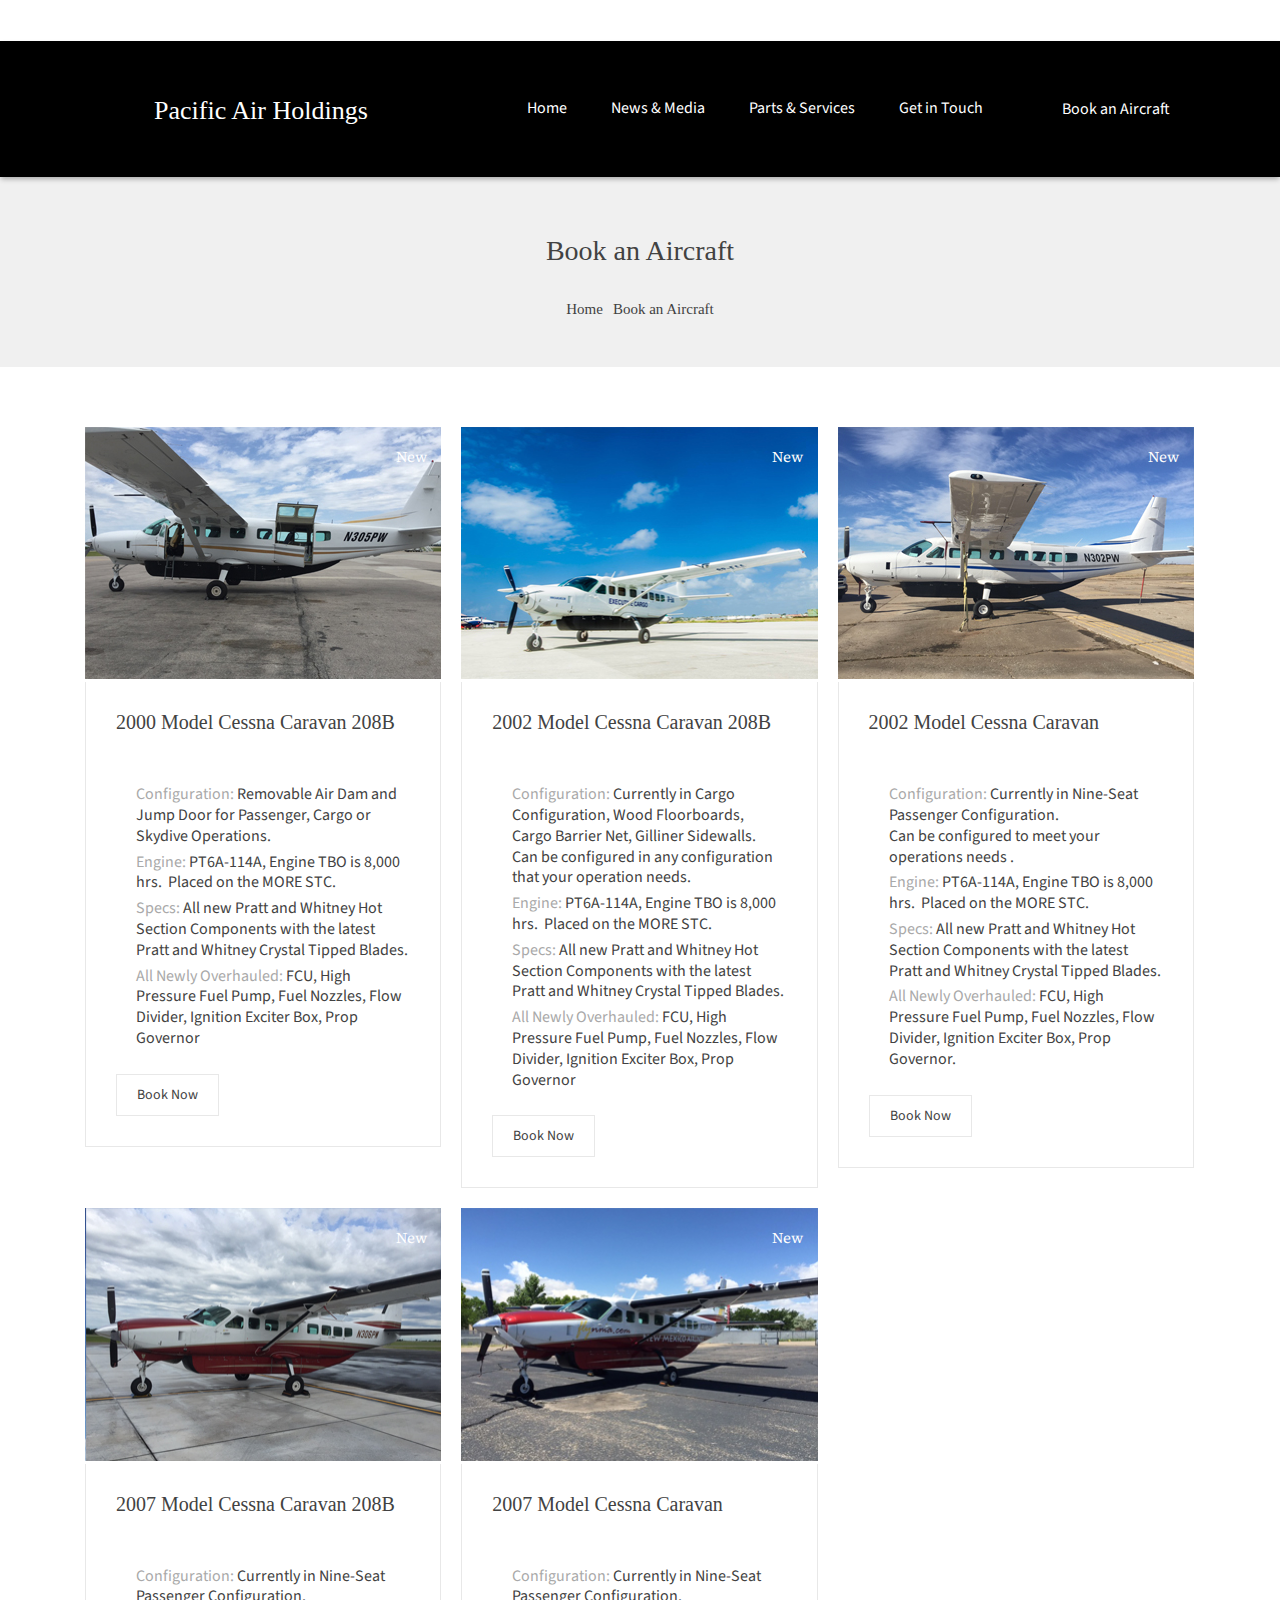
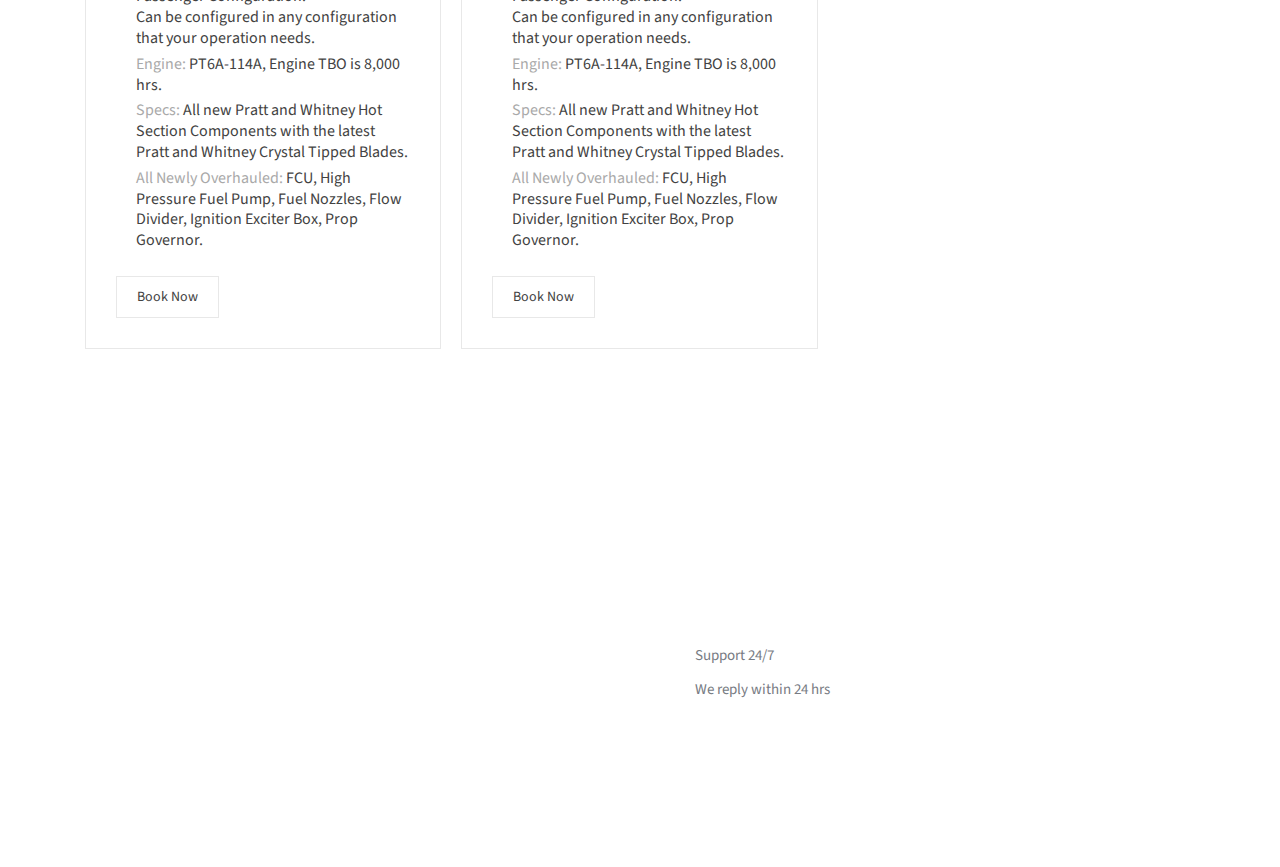
==== forLease.html @ 7a5fd98a "Add files via upload" ====
<!DOCTYPE html>
<!--[if lt IE 7]> <html dir="ltr" lang="en-US" class="ie6"> <![endif]-->
<!--[if IE 7]>    <html dir="ltr" lang="en-US" class="ie7"> <![endif]-->
<!--[if IE 8]>    <html dir="ltr" lang="en-US" class="ie8"> <![endif]-->
<!--[if gt IE 8]><!--> <html dir="ltr" lang="en-US"> <!--<![endif]-->

<!-- BEGIN head -->
<head>

	<!--Meta Tags-->
	<meta name="viewport" content="width=device-width, initial-scale=1.0, maximum-scale=1.0, user-scalable=no">
	<meta http-equiv="Content-Type" content="text/html; charset=UTF-8" />

	<!-- Title -->
	<title>Pacific Air Holdings</title>

	<!-- JavaScript (must go in header) -->
	<script type="text/javascript" src="http://maps.google.com/maps/api/js?sensor=false"></script>
	<script type="text/javascript" src="js/fontawesome-markers.min.js"></script>

	<!-- Stylesheets -->
	<link rel="stylesheet" href="css/style.css" type="text/css"  media="all" />
	<link rel="stylesheet" href="css/color-blue.css" type="text/css"  media="all" />
	<link rel="stylesheet" href="css/responsive.css" type="text/css"  media="all" />
	<link href="css/font-awesome.css" rel="stylesheet">
	<link rel="stylesheet" type="text/css" href="rs-plugin/css/settings.css">
	<link rel="stylesheet" type="text/css" href="rs-plugin/css/layers.css">
	<link rel="stylesheet" type="text/css" href="rs-plugin/css/navigation.css">
	<link rel="stylesheet" type="text/css" href="css/owl.carousel.css">
	<link rel="stylesheet" type="text/css" href="css/prettyPhoto.css">
	<link href='//fonts.googleapis.com/css?family=Source+Sans+Pro:400,200,200italic,300,300italic,400italic,600,600italic,700,700italic,900,900italic|Source+Serif+Pro:400,600,700' rel='stylesheet' type='text/css'>

	<!-- Favicon -->
	<link rel="shortcut icon" href="favicon.ico" type="image/x-icon" />

<!-- END head -->
</head>

<!-- BEGIN body -->
<body>

	<!-- BEGIN .outer-wrapper -->
	<div class="outer-wrapper">

		<!-- BEGIN .top-bar-wrapper -->
		<div class="top-bar-wrapper">

			<!-- BEGIN .top-bar -->
			<div class="top-bar clearfix">

				<div class="top-bar-left clearfix">
					<ul>
						<li class="top-list-address">2202 Airport Drive, Shawnee, OK 74804</li>
						<li class="top-list-phone">808-227-2633</li>
						<li class="top-list-business-hours">Support 24/7</li>
					</ul>
				</div>

				<div class="top-bar-right clearfix">
					<ul>
						<li class="top-list-facebook"><a href="#">Facebook</a></li>
						<li class="top-list-twitter"><a href="#">Twitter</a></li>
					</ul>
				</div>

			<!-- END .top-bar -->
			</div>

		<!-- END .top-bar-wrapper -->
		</div>

		<!-- BEGIN .header-wrapper -->
		<header class="header-wrapper clearfix" style="background-color:black;">

			<!-- BEGIN .header-inner -->
			<div class="header-inner">

				<div class="logo">
					<h2><a href="index.html" style="color:white; font-family: customFont2; font-size:26px;" >Pacific Air Holdings</a></h2>
				</div>

				<a href="forLease.html" class="top-right-button"><i class="fa fa-arrow-circle-right"  style="color:white;"></i>Book an Aircraft</a>

				<!-- BEGIN #primary-navigation -->
				<nav id="primary-navigation" class="navigation-wrapper fixed-navigation clearfix">

					<!-- BEGIN .navigation-inner -->
					<div class="navigation-inner">

						<!-- BEGIN .navigation -->
						<div class="navigation">
							<ul>
								<li class="current-menu-item current_page_item menu-item-has-children"><a href="index.html" style="color:white;">Home</a>
								</li>
								<li class="megamenu-4-col menu-item-has-children">
									<a href="news&Media.html" style="color:white;">News &amp; Media</a>
								</li>

								<li class="menu-item-has-children"><a href="requestServices.html" style="color:white;">Parts &amp; Services</a>

								<li class="menu-item-has-children"><a href="getInTouch.html" style="color:white;">Get in Touch</a>
								</li>
							</ul>
						<!-- END .navigation -->
						</div>

						<a href="forLease.html" class="top-right-button"><i class="fa fa-arrow-circle-right" style="background-color:"></i style="background-color:black;">Book an Aircraft</a>

					<!-- END .navigation-inner -->
					</div>

				<!-- END #primary-navigation -->
				</nav>

				<div id="mobile-navigation">
					<a href="#" id="mobile-navigation-btn"><i class="fa fa-bars"></i></a>
				</div>

				<div class="clearboth"></div>

				<!-- BEGIN .mobile-navigation-wrapper -->
				<div class="mobile-navigation-wrapper">
					<ul>
						<li class="current-menu-item current_page_item menu-item-has-children"><a href="index.html">Home</a>
						</li>
						<li class="megamenu-4-col menu-item-has-children">
							<a href="news&Media.html">News &amp; Media</a>

						<li class="menu-item-has-children"><a href="getInTouch.html">Get in Touch</a>

						</li>
					</ul>

				<!-- END .mobile-navigation-wrapper -->
				</div>

			<!-- END .header-inner -->
			</div>

		<!-- END .header-wrapper -->
		</header>

		<div id="page-header">
			<h1>Book an Aircraft</h1>
			<div class="title-block3"></div>
			<p><a href="#">Home</a><i class="fa fa-angle-right"></i>Book an Aircraft</p>
		</div>

		<!-- BEGIN .content-wrapper -->
		<div class="content-wrapper clearfix ">

			<!-- BEGIN .main-content -->
			<section class="main-content main-content-full text-center">

				<!-- BEGIN .yacht-listing-wrapper-3 -->
				<div class="yacht-listing-wrapper-3 clearfix">

					<!-- BEGIN .yacht-block -->
					<div class="yacht-block">
						<div class="yacht-block-image">
							<div class="new-icon">New</div>
							<a href="getInTouch.html"><img src="images/2000_Model_Cessna Caravan_208B.jpg" alt="" /></a>
						</div>
						<div class="yacht-block-content">
							<h3><a href="getInTouch.html">2000 Model Cessna Caravan 208B</a></h3>
							<div class="title-block5"></div>
							<ul>
								<li><span>Configuration:</span> Removable Air Dam and Jump Door for Passenger, Cargo or Skydive Operations. </li>
								<li><span>Engine:</span> PT6A-114A, Engine TBO is 8,000 hrs.  Placed on the MORE STC.  </li>
								<li><span>Specs:</span> All new Pratt and Whitney Hot Section Components with the latest Pratt and Whitney Crystal Tipped Blades. <br />
								<li><span>All Newly Overhauled: </span> FCU, High Pressure Fuel Pump, Fuel Nozzles, Flow Divider, Ignition Exciter Box, Prop Governor
</li>
							</ul>
							<a href="getInTouch.html" class="yacht-charter-book-button">Book Now</a>
						</div>
					<!-- END .yacht-block -->
					</div>

					<!-- BEGIN .yacht-block -->
					<div class="yacht-block">
						<div class="yacht-block-image">
							<div class="new-icon">New</div>
							<a href=""><img src="images/2002 _Model_Cessna Caravan_208B.jpg" alt="" /></a>
						</div>
						<div class="yacht-block-content">
							<h3><a href="getInTouch.html">2002 Model Cessna Caravan 208B</a></h3>
							<div class="title-block5"></div>



							<ul>
								<li><span>Configuration:</span> Currently in Cargo Configuration, Wood Floorboards, Cargo Barrier Net, Gilliner Sidewalls.
<br />Can be configured in any configuration that your operation needs.  </li>
								<li><span>Engine:</span> PT6A-114A, Engine TBO is 8,000 hrs.  Placed on the MORE STC.  </li>
								<li><span>Specs:</span> All new Pratt and Whitney Hot Section Components with the latest Pratt and Whitney Crystal Tipped Blades. <br />
								<li><span>All Newly Overhauled: </span> FCU, High Pressure Fuel Pump, Fuel Nozzles, Flow Divider, Ignition Exciter Box, Prop Governor
		</li>
							</ul>




							<a href="getInTouch.html" class="yacht-charter-book-button">Book Now</a>
						</div>
					<!-- END .yacht-block -->
					</div>

					<!-- BEGIN .yacht-block -->
					<div class="yacht-block">
						<div class="yacht-block-image">
							<div class="new-icon">New</div>
							<a href="getInTouch.html"><img src="images/2002_model_caravan.jpg" alt="" /></a>
						</div>
						<div class="yacht-block-content">
							<h3><a href="getInTouch.html">2002 Model Cessna Caravan</a></h3>
							<div class="title-block5"></div>



							<ul>
								<li><span>Configuration:</span> Currently in Nine-Seat Passenger Configuration.
									<br /> Can be configured to meet your operations needs .  </li>
								<li><span>Engine:</span> PT6A-114A, Engine TBO is 8,000 hrs.  Placed on the MORE STC.  </li>
								<li><span>Specs:</span> All new Pratt and Whitney Hot Section Components with the latest Pratt and Whitney Crystal Tipped Blades. <br />
								<li><span>All Newly Overhauled: </span> FCU, High Pressure Fuel Pump, Fuel Nozzles, Flow Divider, Ignition Exciter Box, Prop Governor.
						</li>
							</ul>



							<a href="getInTouch.html" class="yacht-charter-book-button">Book Now</a>
						</div>
					<!-- END .yacht-block -->
					</div>

					<!-- BEGIN .yacht-block -->
					<div class="yacht-block">
						<div class="yacht-block-image">
							<div class="new-icon">New</div>
							<a href="getInTouch.html"><img src="images/2007_Model_Cessna Caravan_208B.jpg" alt="" /></a>
						</div>
						<div class="yacht-block-content">
							<h3><a href="getInTouch.html">2007 Model Cessna Caravan 208B</a></h3>
							<div class="title-block5"></div>


							<ul>
								<li><span>Configuration:</span> Currently in Nine-Seat Passenger Configuration.

						<br />Can be configured in any configuration that your operation needs.  </li>
								<li><span>Engine:</span> PT6A-114A, Engine TBO is 8,000 hrs. </li>
								<li><span>Specs:</span> All new Pratt and Whitney Hot Section Components with the latest Pratt and Whitney Crystal Tipped Blades. <br />
								<li><span>All Newly Overhauled: </span> FCU, High Pressure Fuel Pump, Fuel Nozzles, Flow Divider, Ignition Exciter Box, Prop Governor.
						</li>
							</ul>




							<a href="getInTouch.html" class="yacht-charter-book-button">Book Now</a>
						</div>
					<!-- END .yacht-block -->
					</div>

					<!-- BEGIN .yacht-block -->
					<div class="yacht-block">
						<div class="yacht-block-image">
							<div class="new-icon">New</div>
							<a href="getInTouch.html"><img src="images/2007_Model_Cessna Caravan_2.jpg" alt="" /></a>
						</div>
						<div class="yacht-block-content">
							<h3><a href="getInTouch.html">2007 Model Cessna Caravan</a></h3>
							<div class="title-block5"></div>


							<ul>
								<li><span>Configuration:</span> Currently in Nine-Seat Passenger Configuration.
						<br />Can be configured in any configuration that your operation needs.  </li>
								<li><span>Engine:</span> PT6A-114A, Engine TBO is 8,000 hrs. </li>
								<li><span>Specs:</span> All new Pratt and Whitney Hot Section Components with the latest Pratt and Whitney Crystal Tipped Blades. <br />
								<li><span>All Newly Overhauled: </span> FCU, High Pressure Fuel Pump, Fuel Nozzles, Flow Divider, Ignition Exciter Box, Prop Governor.
						</li>
							</ul>



							<a href="getInTouch.html" class="yacht-charter-book-button">Book Now</a>
						</div>
					<!-- END .yacht-block -->
					</div>
<!--

					<div class="yacht-block">
						<div class="yacht-block-image">
							<div class="new-icon">New</div>
							<a href="getInTouch.html"><img src="images/image8.jpg" alt="" /></a>
						</div>
						<div class="yacht-block-content">
							<h3><a href="getInTouch.html">Cruising Yacht</a></h3>
							<div class="title-block5"></div>
							<ul>
								<li><span>Base:</span> Cape Town</li>
								<li><span>Berths:</span> 15</li>
								<li><span>Price:</span> $3500 / Week</li>
							</ul>
							<a href="getInTouch.html" class="yacht-charter-book-button">Book Now</a>
						</div>

					</div>
-->


				<!-- END .yacht-listing-wrapper-3 -->
				</div>


			<!-- END .main-content -->
			</section>

		<!-- END .content-wrapper -->
		</div>

		<!-- BEGIN .footer -->
		<footer class="footer">

			<!-- BEGIN .footer-inner -->
			<div class="footer-inner clearfix">

				<!-- BEGIN .one-fourth -->
				<div class="one-fourth">

					<h5>Connect With Us</h5>
					<div class="title-block6"></div>
					<p>To request more information on parts &amp; services, or to Book an Aircraft, visit our <a href="getInTouch.html">Contact page.</a></p>
				<!--	<p>Maecenas at luctus arcu sed rhoncus nibh curabitur cursus vel quam sed pellentesque vestibulum eu eros et urna.</p> -->

				<!-- END .one-fourth -->
				</div>

				<!-- BEGIN .one-fourth -->
				<!--
				<div class="one-fourth">

					<h5>Newsletter</h5>
					<div class="title-block6"></div>
					<p>Subscribe to our newsletter for news, updates, exclusive discounts and offers.</p>


					<form action="#" class="newsletter-form" method="post">

						<input type="text" name="your-name" value="" />
						<button type="submit">
			 				<i class="fa fa-envelope"></i> Subscribe
						</button>


					</form>
				-->


				<!-- BEGIN .one-fourth -->
				<div class="one-fourth">

					<h5>Our Company</h5>
					<div class="title-block6"></div>
					<ul>

						<li><a href="#">Back To Top</a></li>
						<li><a href="#">News/Media</a></li>
						<li><a href="#">Parts &amp; Services</a></li>
<!--						<li><a href="#">British Virgin Islands Trips</a></li>
=======
						<li><a href="#">About Cessna</a></li>
						<li><a href="#">Customer Testimonials</a></li>
						<li><a href="#">British Virgin Islands Trips</a></li>
>>>>>>> origin/master
						<li><a href="#">Latest Weather Reports</a></li>
						<li><a href="#">All Inclusive Day Trips</a></li>
						<li><a href="#">Book Online Now</a></li> -->
						<li><a href="#">Get In Touch</a></li>
					</ul>

				<!-- END .one-fourth -->
				</div>

				<!-- BEGIN .one-fourth -->
				<div class="one-fourth">

					<h5>Contact Details</h5>
					<div class="title-block6"></div>
					<ul class="contact-widget">
						<li class="cw-address" style="font-size: 14px;">2202 Airport Drive, Shawnee, OK 74804</li>
						<li class="cw-phone" style="font-size: 14px;">808-227-2633<span>Support 24/7</span></li>
						<li class="cw-cell" style="font-size: 14px;">booking@example.com<span>We reply within 24 hrs</span></li>
						&nbsp;
					</ul>

				<!-- END .one-fourth -->
				</div>

			<!-- END .footer-inner -->
			</div>


			<div class="footer-bottom">

				<div class="footer-bottom-inner clearfix">

					<p class="footer-message">&copy; 2016 Pacific Air Holdings.
						All Rights Reserved</p>

					<div class="footer-social-icons-wrapper">


						<a href="#"><i class="fa fa-twitter"></i></a>

					</div>

				</div>

			<!-- END .footer-bottom -->
			</div>

		<!-- END .footer -->
		</footer>

	<!-- END .outer-wrapper -->
	</div>

	<!-- JavaScript -->
	<script src="js/jquery.min.js"></script>
	<script src="js/jquery-ui.min.js"></script>
	<script type="text/javascript" src="rs-plugin/js/jquery.themepunch.tools.min.js?rev=5.0"></script>
	<script type="text/javascript" src="rs-plugin/js/jquery.themepunch.revolution.min.js?rev=5.0"></script>
	<script type="text/javascript" src="js/owl.carousel.min.js"></script>
	<script type="text/javascript" src="js/jquery.prettyPhoto.js"></script>

	<!-- Only required for local server -->
	<script type="text/javascript" src="rs-plugin/js/extensions/revolution.extension.video.min.js"></script>
	<script type="text/javascript" src="rs-plugin/js/extensions/revolution.extension.slideanims.min.js"></script>
	<script type="text/javascript" src="rs-plugin/js/extensions/revolution.extension.layeranimation.min.js"></script>
	<script type="text/javascript" src="rs-plugin/js/extensions/revolution.extension.navigation.min.js"></script>
	<!-- Only required for local server -->

	<script type="text/javascript" src="js/scripts.js"></script>

<!-- END body -->
</body>
</html>
---- css/style.css ----
/*

Theme Name: Retirement Home
Theme URI: http://themes.quitenicestuff.com/retirementhome
Description: A Premium HTML Template for Retirement Homes
Version: 1.0
Author: quitenicestuff
Author URI: http://themeforest.net/user/quitenicestuff
License: GNU General Public License v2.0
License URI: http://www.gnu.org/licenses/gpl-2.0.html

Tags: light, one-column, two-columns, left-sidebar, right-sidebar, custom-colors

*/





/* Style Index * /

1.0 - Global
2.0 - Header
	2.1 - Top Bar
	2.2 - Logo
	2.3 - Top Right Button
3.0 - Navigation
	3.1 - Mobile Navigation
4.0 - Slideshow
5.0 - Typography
	5.1 - Titles
	5.2 - Pagination
	5.3 - Dropcap
	5.4 - Buttons
	5.5 - Alerts & Messages
	5.6 - Lists
		5.6.1 - List 1
		5.6.2 - List 2
		5.6.3 - List 3
		5.6.4 - List 4
		5.6.5 - Ordered List
	5.7 - Other
	5.8 - Tables
	5.9 - Forms
		5.9.1 - Datepicker Calendar
		5.10 - Font Awesome
6.0 - JS Elements
	6.1 - Accordion
	6.2 - Toggle
	6.3 - Tabs
7.0 - Content
	7.1 - Homepage
		7.1.1 - Icons
		7.1.2 - About Us / Video
		7.1.3 - Our Yachts
		7.1.4 - Full Width Message
		7.1.5 - Latest News
		7.1.6 - Photos
		7.1.7 - Testimonials
		7.1.8 - Booking Form
	7.2 - Testimonials
	7.3 - Page Header
	7.4 - Page Not Found
	7.5 - Yachts
		7.5.1 - Yachts 2 Columns
		7.5.2 - Yachts 3 Columns Sidebar
		7.5.3 - Yachts 3 Columns Full
		7.5.4 - Yachts 4 Columns Sidebar
		7.5.5 - Yachts 4 Columns Full
		7.5.6 - Yachts 5 Columns Sidebar
		7.5.7 Yachts 5 Columns Full
		7.5.8 - Yachts Sale
		7.5.9 - Yacht Forms
	7.6 - Locations
	7.7 - Photo Gallery
		7.7.1 - Photo Gallery 2 Columns
		7.7.2 - Photo Gallery 3 Columns
		7.7.3 - Photo Gallery 4 Columns
		7.7.4 - Photo Gallery 5 Columns
	7.8 - Latest News
		7.8.1 - Latest News Main
		7.8.2 - News 2 Columns
		7.8.2 - News 3 Columns
		7.8.3 - News 4 Columns
		7.8.4 - News 5 Columns
		7.8.5 - News Single
		7.8.6 - Comments
	7.9 - Search Results
	7.10 - Social Links
	7.11 - Owl Carousel
	7.12 - PrettyPhoto Lightbox
8.0 - Columns
9.0 - Widgets
	9.1 - Advanced Search Widget
	9.2 - Contact Details Widget
10.0 - Footer
	10.1 - Footer List
	10.2 - Contact Widget
	10.3 - Tags
	10.4 - Newsletter
	10.5 - Latest News Widget
*/
	/* custom font-face rules */
	@font-face {
	    font-family: customFont;
	    src: url(../fonts/Raleway-Thin.ttf);
	}

	@font-face {
			font-family: customFont2;
			src: url(../fonts/Raleway-Light.ttf);
	}

	@font-face {
			font-family: customFont3;
			src: url(../fonts/Raleway-Medium.ttf);
	}




/* 0.0 - Reset by Eric Meyer: http://meyerweb.com/eric/tools/css/reset/ */
html, body, div, span, applet, object, iframe,
h1, h2, h3, h4, h5, h6, p, blockquote, pre,
a, abbr, acronym, address, big, cite, code,
del, dfn, em, img, ins, kbd, q, s, samp,
small, strike, sub, sup, tt, var,
b, u, i, center,
dl, dt, dd, ol, ul, li,
fieldset, form, label, legend,
table, caption, tbody, tfoot, thead, tr, th, td,
article, aside, canvas, details, embed,
figure, figcaption, footer, header, hgroup,
menu, nav, output, ruby, section, summary,
time, mark, audio, video {
	margin: 0;
	padding: 0;
	border: 0;
	font-size: 100%;
	font: inherit;
	vertical-align: baseline;


}
h1, h2, h3, h4, h5, h6, p {
	font-family: customFont2 !important
}


/* HTML5 display-role reset for older browsers */
article, aside, details, figcaption, figure,
footer, header, hgroup, menu, nav, section {
	display: block;
}

body {
	line-height: 1;
}

ol, ul {
	list-style: none;
}

blockquote, q {
	quotes: none;
}

blockquote:before, blockquote:after,
q:before, q:after {
	content: '';
	content: none;
}

table {
	border-spacing: 0;
}

.fl {
	float: left;
}

.fr {
	float: right;
}

.clearfix,
.tagcloud {
	zoom: 1;
}

.clearfix:before, .clearfix:after,
.tagcloud:before, .tagcloud:after {
	content: "";
	display: table;
}

.clearfix:after,
.tagcloud:after {
	clear: both;
}

.clearboth {
	clear: both;
}

/* 1.0 - Global */
body, select, input, button {
	color: #424242;
	background: #fff;
	font-family: 'Source Sans Pro', sans-serif;
}

body a {
	text-decoration: none;
	color: #424242;
}

h1, h2, h3, h4, h5, h6 {
	font-family: 'Source Serif Pro', serif;
}

/* 2.0 - Header */
.header-inner {
	width: 1110px;
	margin: 0 auto;
}

.header-wrapper {
	background: #fff;
	-webkit-box-shadow: 0px 3px 5px -1px rgba(0,0,0,0.3);
	-moz-box-shadow: 0px 3px 5px -1px rgba(0,0,0,0.3);
	box-shadow: 0px 3px 5px -1px rgba(0,0,0,0.3);
	padding: 40px 0;
	position: relative;
}

/* 2.1 - Top Bar */
.top-bar-wrapper {
	color: #fff;
	padding: 13px 0;

}

.top-bar {
	width: 1110px;
	margin: 0 auto;
}

.top-bar a {
	color: #fff;
}

.top-bar-left {
	float: left;
}

.top-bar-right {
	float: right;
}

.top-bar-left ul li {
	float: left;
	margin: 0 25px 0 0;
	font-size: 15px;
	position: relative;
}

.top-bar-left ul li.top-list-address {
	margin: 0 20px 0 20px;
}

.top-bar-left ul li.top-list-phone {
	margin: 0 20px 0 22px;
}

.top-bar-left ul li.top-list-business-hours {
	margin: 0 20px 0 23px;
}

.top-bar-left ul li.top-list-address:before {
	position: absolute;
	top: 8px;
	left: -20px;
}

.top-bar-left ul li.top-list-phone:before {
	position: absolute;
	top: 8px;
	left: -22px;
}

.top-bar-left ul li.top-list-business-hours:before {
	position: absolute;
	top: 8px;
	left: -23px;
}

.top-bar-left ul li.top-list-address:before,
.top-bar-left ul li.top-list-phone:before,
.top-bar-left ul li.top-list-business-hours:before,
.top-bar-right ul li.top-list-facebook:before,
.top-bar-right ul li.top-list-twitter:before {
	font-size: 18px;
	line-height: 0px;
	margin: 0 7px 0 0;
}

.top-bar-left ul li.top-list-address:before {
	content: "\f041";
}

.top-bar-left ul li.top-list-phone:before {
	content: "\f095";
}

.top-bar-left ul li.top-list-business-hours:before {
	content: "\f017";
}

.top-bar-right ul li {
	float: left;
	margin: 0 35px 0 0;
	font-size: 15px;
}

.top-bar-right ul li:last-child {
	margin: 0;
}

.top-bar-right ul li a {
	color: #fff;
}

.top-bar-right ul li.top-list-facebook:before {
	content: "\f09a";
}

.top-bar-right ul li.top-list-twitter:before {
	content: "\f099";
}

/* 2.2 - Logo */
.logo {
	float: left;
}

.logo h2 {
	font-size: 28px;
	font-family: 'Source Serif Pro', serif;
	margin: 15px 0 0 0;
}

.logo h2:before {
	font-size: 26px;
	width: 55px;
	height: 40px;
	padding: 15px 0 0 0;
	margin: -15px 14px 0 0;
	display: block;
/* LOGO! */
	content: "\f072";


	color: #fff;
	text-align: center;
	-webkit-border-radius: 99%;
	-moz-border-radius: 99%;
	-o-border-radius: 99%;
	border-radius: 99%;
	float: left;
}

/* 2.3 - Top Right Button */
.top-right-button {
	color: #fff;
	float: right;
	font-size: 16px;
	line-height: 1;
	padding: 20px 25px;
}

.top-right-button i {
	margin: 0 10px 0 0;
}

/* 3.0 - Navigation */
#primary-navigation {
	float: right;
}

.header-inner {
	position: relative;
}

.navigation-inner {
	/*position: relative;*/
}

.navigation li a {
	padding: 19px 44px 19px 0;
	font-size: 16px;
	display: block;
	color: #424242;
}

.navigation li li {
	margin: 0;
}

.navigation li li a {
	display: initial;
}

.navigation {
	float: left;
	max-height: 56px;
}

.navigation ul ul {
	display: none;
	width: 230px;
}

.navigation ul li:hover > ul {
	display: block;
}

.navigation .edge ul {
	right: 0;
}

.navigation ul {
	padding: 0;
	list-style: none;
	/*position: relative;*/
	display: inline-table;
}

.navigation ul:after {
	content: "";
	clear: both;
	display: block;
}

.navigation ul li {
	float: left;
	position: relative;
}

.navigation ul li a {
	text-decoration: none;
}

.navigation ul ul {
	background: #fff;
	position: absolute;
	top: 100%;
	z-index: 9999;
}

.navigation ul ul li {
	float: none;
	position: relative;
	padding: 0;

}

.navigation ul ul li a {
	padding: 10px 20px;
	border-left: none;
	display: block;
	color: #777;
	font-size: 15px;
}

.navigation .megamenu-1-col ul li a,
.navigation .megamenu-2-col ul li a,
.navigation .megamenu-3-col ul li a,
.navigation .megamenu-4-col ul li a,
.navigation .megamenu-5-col ul li a {
	color: #424242;
	font-size: 16px;
}

.navigation ul ul li li {
	padding: 0;
}

.navigation ul ul li,
.navigation ul ul li:hover {
	border-top: none;
}

.navigation ul ul ul {
	position: absolute;
	left: 100%;
	top: -21px;
}

/*.navigation ul li.menu-item-has-children > a:after {
	content: "\f107";
	font-family: FontAwesome;
	font-style: normal;
	font-weight: normal;
	text-decoration: inherit;
	font-size: 16px;
	color: #424242;
	margin: 0 0 0 6px;
	position: absolute;
}


.navigation ul li li.menu-item-has-children > a:after {
	content: "\f105";
	font-family: FontAwesome;
	font-style: normal;
	font-weight: normal;
	text-decoration: inherit;
	font-size: 16px;
	color: #424242;
	margin: 0 0 0 6px;
	float: right;
}

.navigation ul li li.menu-item-has-children > a:hover:after {
	color: #fff;
}

.navigation .megamenu-1-col li li a,
.navigation .megamenu-2-col li li a,
.navigation .megamenu-3-col li li a,
.navigation .megamenu-4-col li li a,
.navigation .megamenu-5-col li li a {
	font-size: 15px;
	color: #777;
}
*/
.navigation .megamenu-1-col ul li a,
.navigation .megamenu-2-col ul li a,
.navigation .megamenu-3-col ul li a,
.navigation .megamenu-4-col ul li a,
.navigation .megamenu-5-col ul li a {
	padding: 10px 20px;
}

.navigation li ul li a:hover {
	color: #fff;
}

.navigation .megamenu-1-col ul ul,
.navigation .megamenu-2-col ul ul,
.navigation .megamenu-3-col ul ul,
.navigation .megamenu-4-col ul ul,
.navigation .megamenu-5-col ul ul,
.navigation .megamenu-1-col ul li,
.navigation .megamenu-2-col ul li,
.navigation .megamenu-3-col ul li,
.navigation .megamenu-4-col ul li,
.navigation .megamenu-5-col ul li,
.navigation .megamenu-1-col ul li:hover,
.navigation .megamenu-2-col ul li:hover,
.navigation .megamenu-3-col ul li:hover,
.navigation .megamenu-4-col ul li:hover,
.navigation .megamenu-5-col ul li:hover,
.navigation .megamenu-1-col ul li li,
.navigation .megamenu-2-col ul li li,
.navigation .megamenu-3-col ul li li,
.navigation .megamenu-4-col ul li li,
.navigation .megamenu-5-col ul li li,
.navigation .megamenu-1-col ul li li:hover,
.navigation .megamenu-2-col ul li li:hover,
.navigation .megamenu-3-col ul li li:hover,
.navigation .megamenu-4-col ul li li:hover,
.navigation .megamenu-5-col ul li li:hover {
	border: none;
}

.navigation li ul {
	-moz-box-shadow: 0 0 6px 2px rgba(0, 0, 0, 0.2);
	-webkit-box-shadow: 0 0 6px 2px rgba(0, 0, 0, 0.2);
	box-shadow: 0 0 6px 2px rgba(0, 0, 0, 0.2);
}

.navigation li ul,
.navigation .megamenu-1-col ul li {
	padding: 20px 0;
}

.navigation .megamenu-1-col ul,
.navigation .megamenu-2-col ul,
.navigation .megamenu-3-col ul,
.navigation .megamenu-4-col ul,
.navigation .megamenu-5-col ul {
	padding: 0;
}

.navigation .megamenu-1-col ul li:first-child {
	padding: 20px 0 0 0;
}

.navigation .megamenu-1-col ul li:last-child {
	padding: 0 0 10px 0;
}

.navigation .megamenu-2-col ul li,
.navigation .megamenu-3-col ul li,
.navigation .megamenu-4-col ul li,
.navigation .megamenu-5-col ul li {
	border-right: #e8e8e8 1px solid;
	padding: 20px 0;
}

.navigation .megamenu-2-col ul li:hover,
.navigation .megamenu-3-col ul li:hover,
.navigation .megamenu-4-col ul li:hover,
.navigation .megamenu-5-col ul li:hover {
	border-right: #e8e8e8 1px solid;
}

.navigation .megamenu-2-col ul li:last-child,
.navigation .megamenu-3-col ul li:last-child,
.navigation .megamenu-4-col ul li:last-child,
.navigation .megamenu-5-col ul li:last-child {
	border-right: none;
}

.navigation .megamenu-2-col ul li:last-child:hover,
.navigation .megamenu-3-col ul li:last-child:hover,
.navigation .megamenu-4-col ul li:last-child:hover,
.navigation .megamenu-5-col ul li:last-child:hover {
	border-right: none;
}

.navigation .megamenu-1-col ul li {
	float: left;
	width: 240px;
}

.navigation .megamenu-2-col ul li {
	float: left;
	width: 240px;
}

.navigation .megamenu-3-col ul li {
	float: left;
	width: 240px;
}

.navigation .megamenu-4-col ul li {
	float: left;
	width: 275px;
}

.navigation .megamenu-5-col ul li {
	float: left;
	width: 199px;
}

.navigation .megamenu-1-col ul li li,
.navigation .megamenu-2-col ul li li,
.navigation .megamenu-3-col ul li li,
.navigation .megamenu-4-col ul li li,
.navigation .megamenu-5-col ul li li {
	padding: 0;
}

.navigation .megamenu-1-col ul li li,
.navigation .megamenu-2-col ul li li,
.navigation .megamenu-3-col ul li li,
.navigation .megamenu-4-col ul li li,
.navigation .megamenu-5-col ul li li {
	font-weight: normal;
	float: none;
}

.navigation .megamenu-1-col ul ul,
.navigation .megamenu-2-col ul ul,
.navigation .megamenu-3-col ul ul,
.navigation .megamenu-4-col ul ul,
.navigation .megamenu-5-col ul ul {
	display: block;
	width: 199px;
	padding: 0;
	position: static;
	left: 0;
	top: 0;
	-moz-box-shadow: 0;
	-webkit-box-shadow: 0;
	box-shadow: none;
}

.navigation .megamenu-4-col ul ul {
	width: 180px;
}

.navigation li:last-child li a {
	border-right: none;
}

.navigation .megamenu-1-col ul {
	width: 240px;
}

.navigation .megamenu-2-col ul {
	width: 481px;
}

.navigation .megamenu-3-col ul {
	width: 722px;
}

.navigation .megamenu-4-col {
	position: inherit;
}

.navigation .megamenu-4-col ul {
	width: 1110px;
	left: 0px;
	margin: -2px 0 0 0;
}

.navigation .megamenu-4-col ul ul {
	margin: 0;
}

.navigation .megamenu-5-col ul {
	width: 1110px;
	left: 0;
}

.fixed-navigation-show {
	z-index: 9999;
	position: fixed;
	left: 0;
	top: 0;
	width: 100%;
	visibility: hidden;
	opacity: 0;
	padding: 0 !important;
	-moz-box-shadow: 0 0 10px 2px rgba(0, 0, 0, 0.2);
	-webkit-box-shadow: 0 0 10px 2px rgba(0, 0, 0, 0.2);
	box-shadow: 0 0 10px 2px rgba(0, 0, 0, 0.2);
	visibility: visible;
	opacity: 1;
	background: #fff;
}

.fixed-navigation-show .navigation-inner {
	width: 1110px;
	margin: 0 auto;
}

.fixed-navigation-show .navigation {
	position: relative;
}

.navigation-wrapper .top-right-button {
	display: none;
}

.fixed-navigation-show .top-right-button {
	display: inherit;
}

/* 3.1 - Mobile Navigation */
#mobile-navigation {
	float: right;
	margin: 20px 20px 0 0;
	display: none;
}

#mobile-navigation a {
	padding: 15px 0 15px 20px;
}

.mobile-navigation-wrapper {
	width: 100%;
	display: none;
	margin: 30px 0 0 0;
}

.mobile-navigation-wrapper ul li a {
	color: #fff;
}

.mobile-navigation-wrapper ul a {
	width: calc(100% - 60px);
	display: block;
	padding: 15px 30px;
}

.mobile-navigation-wrapper ul li li a {
	padding: 15px 30px 15px 45px;
	width: calc(100% - 75px);
}

.mobile-navigation-wrapper ul li li li a {
	padding: 15px 30px 15px 60px;
	width: calc(100% - 90px);
}

/* 4.0 - Slideshow */
.rev_slider_wrapper1 {
	margin: 0 0 60px 0;
}

.rev_slider_wrapper2 {
	margin: 0 0 40px 0;
}

.rev-custom-caption-1 h3,
.rev-custom-caption-2 h3 {
	font-size: 58px;
	font-family: 'Source Serif Pro', serif;
	color: #fff;
	line-height: 120%;
	width: 700px;
	text-align: center;
}

.rev-custom-caption-2 h3 {
	text-align: left;
	width: 880px;
}

.rev-custom-caption-1 .title-block1,
.rev-custom-caption-2 .title-block1 {
	width: 90px;
	height: 3px;
	margin: 25px auto 30px auto;
}

.rev-custom-caption-2 .title-block1 {
	margin: 20px 0 20px 0;
}

.rev-custom-caption-1 p,
.rev-custom-caption-2 p {
	font-size: 18px;
	color: #fff;
	line-height: 160%;
	margin: 0 0 30px 0;
	text-align: center;
}

.rev-custom-caption-2 p {
	text-align: left;
}

.rev-custom-caption-2 .slideshow-button {
	margin: 0;
	display: table;
}

.tparrows {
	background: none !important;
}

.tparrows:after {
	color: #fff;
	font-size: 40px;
	border: #fff 3px solid;
	position: absolute;
	z-index: 10;
	line-height: 65px;
	text-align: center;
	font-weight: 300;
	top: -10px;
	font-family: "FontAwesome";
}

.tp-rightarrow.tparrows:after {
	content: "\f105";
	left: -41px;
	width: 52px;
	padding: 0 3px 0 10px;
}

.tp-leftarrow.tparrows:after {
	content: "\f104";
	left: 15px;
	width: 43px;
	padding: 0 12px 0 10px;
}

.tparrows.tp-leftarrow:before,
.tparrows.tp-rightarrow:before {
	content: '' !important;
}

.slideshow-button-photos {
	position: absolute;
         top: 107%;
         left: 39%;
         margin-right: -50%;
         transform: translate(-50%, -50%)

}

.slideshow-button-about {
	position: absolute;
         top: 107%;
         left: 61%;
         margin-right: -50%;
         transform: translate(-50%, -50%)

}


.slideshow-button-photos2 {
	position: absolute;
         top: 107%;
         left: 39%;
         margin-right: -50%;
         transform: translate(-50%, -50%);

}

.slideshow-button-about2 {
	position: absolute;
         top: 107%;
         left: 61%;
         margin-right: -50%;
         transform: translate(-50%, -50%);

}

.slideshow-button-photos,
.slideshow-button-about {
	color: #fff;
	padding: 20px 25px;
	line-height: 1;
	font-size: 17px;
	display: table;
	float: left;
	display:inline-block;
}

.slideshow-button-photos i,
.slideshow-button-about i {
	margin: 0 6px 0 0;
}

.slideshow-button-wrapper {
	width: 275px !important;
	margin: 10px auto 0 auto !important;


}

.rev-custom-caption-2 .slideshow-button-wrapper {
	margin: 10px 0 0 0;
}

/* 5.0 - Typography */

/* 5.1 - Titles */
.content-wrapper {
	width: 1110px;
	margin: 0 auto;
}

.center-title {
	text-align: center;
}

.content-wrapper h1 {
	font-size: 32px;
	margin: 0 0 30px 0;
}

.content-wrapper h2 {
	font-size: 28px;
	margin: 0 0 30px 0;
}

.content-wrapper h3,
.about-us-block h3,
.booking-form-wrapper h3 {
	font-size: 24px;
	margin: 0 0 30px 0;
}

.content-wrapper h4 {
	font-size: 20px;
	margin: 0 0 20px 0;
}

.content-wrapper h5 {
	font-size: 16px;
	margin: 0 0 30px 0;
	text-transform: uppercase;
}

.content-wrapper h6 {
	font-size: 16px;
	margin: 0 0 30px 0;
}

p {
	line-height: 160%;
	font-size: 16px;
	margin: 0 0 30px 0;
}

.title-block2 {
	width: 60px;
	height: 2px;
	margin: 0 auto 30px auto;
}

.title-block7 {
	width: 60px;
	height: 2px;
	margin: 0 0 30px 0;
}

.title-block4 {
	width: 60px;
	height: 2px;
	margin: 0 0 30px 0;
}

.title-block5 {
	width: 45px;
	height: 2px;
	margin: 0 0 25px 0;
}

.qnscenter {
	margin: 0 auto 30px auto;
	text-align: center;
}

.home-intro-text,
.yacht-intro-text {
	font-size: 18px;
	text-align: center;
	margin: 0 0 50px 0;
}

.yacht-intro-text {
	width: 83%;
	margin: 0 auto 50px auto;
}

/* 5.2 - Pagination */
.page-pagination {
	width: 100%;
	padding: 50px 0 0 0;
}

.content-wrapper .page-pagination ul {
	float: right;
	margin: 0;
}

.page-pagination li {
	float: left;
	display: block;
	margin: 0 6px 0 0;
}

.page-pagination li:last-child {
	margin: 0;
}

.content-wrapper .page-pagination li:before {
	content: "";
}

.page-pagination li a,
.page-pagination li span {
	border: #e8e8e8 1px solid;
	text-align: center;
	padding: 10px 14px;
	text-decoration: none;
}

.page-pagination li a {
	color: #424242;
}

.page-pagination li span.current,
.page-pagination li a:hover {
	color: #fff;
}

/* 5.3 - Dropcap */
.dropcap {
	font-family: 'Source Serif Pro', serif;
	font-size: 66px;
	line-height: 1;
	display: block;
	float: left;
	margin: 0 20px 0 0;
}

/* 5.4 - Buttons */
.button1 {
	background: #fff;
	color: #424242 !important;
	font-size: 14px;
	text-align: center;
	margin: 0 0 20px 0;
	padding: 10px 18px;
	border: #e8e8e8 1px solid;
	display: table;
	line-height: 160%;
	text-decoration: none !important;
}

.button1:hover,
.button3:hover,
.button5:hover {
	color: #fff !important;
}

.button2 {
	color: #fff !important;
	font-size: 14px;
	text-align: center;
	margin: 0 0 20px 0;
	padding: 10px 18px;
	display: table;
	line-height: 160%;
	text-decoration: none !important;
}

.button3 {
	background: #fff;
	color: #424242 !important;
	font-size: 16px;
	text-align: center;
	margin: 0 0 20px 0;
	padding: 10px 18px;
	border: #e8e8e8 1px solid;
	display: table;
	line-height: 160%;
	text-decoration: none !important;
}

.button4 {
	color: #fff !important;
	font-size: 16px;
	text-align: center;
	margin: 0 0 20px 0;
	padding: 10px 18px;
	display: table;
	line-height: 160%;
	text-decoration: none !important;
}

.button5 {
	background: #fff;
	color: #424242 !important;
	font-size: 20px;
	text-align: center;
	margin: 0 0 20px 0;
	padding: 12px 22px;
	border: #e8e8e8 1px solid;
	display: table;
	line-height: 160%;
	text-decoration: none !important;
}

.button6 {
	color: #fff !important;
	font-size: 20px;
	text-align: center;
	margin: 0 0 20px 0;
	padding: 12px 22px;
	display: table;
	line-height: 160%;
	text-decoration: none !important;
}

.rounded-button {
	-webkit-border-radius: 30px;
	-moz-border-radius: 30px;
	-o-border-radius: 30px;
	border-radius: 30px;
}

/* 5.5 - Alerts & Messages */
.msg {
	padding: 15px 10px 15px 20px;
	margin: 0 0 15px 0;
}

.msg p, .blog-content .msg p {
	margin: 0 !important;
}

.default {
	background: #fff;
	color: #424242;
	border: #dee0e0 1px solid;
}

.default a {
	color: #424242;
	text-decoration: underline;
}

.notice {
	background: #fff5af;
	color: #b3a437;
}

.notice a {
	color: #b3a437;
	text-decoration: underline;
}

.success {
	background: #dff7ca;
	color: #64ae23;
}

.success a {
	color: #64ae23;
	text-decoration: underline;
}

.fail {
	background: #ffe2e1;
	color: #c83f39;
}

.fail a {
	color: #c83f39;
	text-decoration: underline;
}

/* 5.6 - Lists */

/* 5.6.1 - List 1 */
.content-wrapper ul {
	margin: 0 0 40px 0;
}

.content-wrapper ul li {
	font-size: 15px;
	margin: 0 0 11px 0;
}

.content-wrapper ul li ul {
	margin: 11px 0 11px 0;
}

.content-wrapper ul li li {
	margin: 0 0 11px 20px;
}

.content-wrapper ul li:before {
	content: "\f054";
	font-size: 12px;
	margin: 0 6px 0 0;
}

/* 5.6.2 - List 2 */
.content-wrapper ul.list-style2 li:before {
	content: "\f111";
	font-size: 8px;
}

/* 5.6.3 - List 3 */
.content-wrapper ul.list-style3 li:before {
	content: "\f00d";
	font-size: 15px;
}

/* 5.6.4 - List 4 */
.content-wrapper ul.list-style4 li:before {
	content: "\f00c";
	font-size: 15px;
}

/* 5.6.5 - Ordered List */
.content-wrapper ol li {
	list-style: decimal;
	font-size: 15px;
	line-height: 160%;
	margin: 0 0 7px 0;
}

.content-wrapper ol {
	margin: 0 0 40px 15px;
}

.content-wrapper ol ol {
	margin: 7px 0 0 15px;
}

.content-wrapper ol ol li {
	list-style: lower-latin;
}

/* 5.7 - Other */
.space1 {
	border: 0;
}

.space2 {
	border: 0;
	margin: 0 0 20px 0;
}

.space3 {
	border: 0;
	margin: 0 0 50px 0;
}

.space4 {
	border: 0;
	margin: 0 0 25px 0;
}

.space5 {
	border: 0;
	margin: 0 0 60px 0;
}

/* 5.8 - Tables */
.content-wrapper table {
	width: 100%;
	margin: 0 0 40px 0;
	font-size: 16px;
	color: #424242;
}

.content-wrapper table strong {
	color: #a09d9d;
	font-weight: normal;
}

.content-wrapper table th {
	font-family: 'Source Serif Pro', serif;
	color: #fff;
	border-bottom: #e9e9e9 1px solid;
	text-align: left;
	vertical-align: top;
	font-size: 14px;
}

.content-wrapper table td {
	border-right: #e9e9e9 1px solid;
	border-bottom: #e9e9e9 1px solid;
	text-align: left;
	vertical-align: top;
}

.content-wrapper table tr td:last-child {
	border-right: none;
}

.content-wrapper table th {
	padding: 14px 20px 14px 20px;
	font-size: 14px;
	font-weight: 400;
}

.content-wrapper table td {
	padding: 9px 20px;
	line-height: 160%;
}

.content-wrapper table tr {
	background: #fff;
}

.content-wrapper table tr:nth-child(2n) {
    background: #f8f8f8;
}

.content-wrapper .table-style1 th,
.content-wrapper .table-style2 th {
	background: #fff;
	color: #424242;
	font-size: 16px;
}

.content-wrapper .table-style1,
.content-wrapper .table-style2 {
	font-size: 16px;
}

.content-wrapper .table-style1 td,
.content-wrapper .table-style2 td {
	border-right: none;
	padding: 20px 20px;
}

.table-wrapper {
	overflow-x: auto;
}

.max-width-image img {
	width: 100%;
}

/* 5.9 - Forms */
.content-wrapper form input[type="text"],
.content-wrapper form textarea {
	width: calc(100% - 20px);
	font-size: 14px;
	color: #bebebe;
	border: #e8e8e8 1px solid;
	padding: 10px;
	margin: 0 0 25px 0;
}

.content-wrapper form label {
	font-size: 16px;
	margin: 0 0 10px 0;
	display: block;
}

.content-wrapper form label span {
	color: #ff0000;
}

.content-wrapper button {
	border: none;
	color: #fff;
	font-size: 14px;
	padding: 10px 25px;
	cursor: pointer;
}

.content-wrapper button i {
	font-size: 15px;
	margin: 0 0 0 3px;
}

.content-wrapper .search-results-form {
	padding: 30px;
}

.content-wrapper .search-results-form input[type="text"] {
	float: left;
	width: calc(100% - 163px);
	border: none;
	padding: 14px;
	margin: 0;
}

.content-wrapper .search-results-form button {
	width: calc(170px - 50px);
	float: right;
	padding: 13px 25px;
}

.content-wrapper .search-results-form label {
	font-size: 14px;
	color: #fff;
}

/* 5.9.1 - Datepicker Calendar */
#ui-datepicker-div {
	padding: 20px;
	color: #fff;
	font-size: 13px;
	-moz-box-shadow: 0 0 10px 1px rgba(255, 255, 255, 0.2);
	-webkit-box-shadow: 0 0 10px 1px rgba(255, 255, 255, 0.2);
	box-shadow: 0 0 10px 1px rgba(255, 255, 255, 0.2);
	z-index: 999 !important;
}

.ui-datepicker {
	display: none;
}

#ui-datepicker-div a {
	color: #fff;
	text-decoration: none;
}

#ui-datepicker-div .ui-datepicker-calendar tbody tr td a,
#ui-datepicker-div .ui-datepicker-calendar tbody tr td span {
	width: 39px;
}

.ui-datepicker-calendar tbody tr td a,
#ui-datepicker-div .ui-datepicker-calendar tbody tr td span {
	height: 25px;
	padding: 10px 0 0 0;
	text-align: center;
	display: block;
}

.ui-datepicker-calendar tbody tr td.ui-datepicker-unselectable {
	background: transparent;
}

.ui-datepicker-title {
	text-align: center;
	padding: 0 0 5px 0;
}

.ui-datepicker-header {
	padding: 0 0 10px 0;
	position: relative;
}

.ui-datepicker-prev {
	position: absolute;
	top: 0;
	left: 0;
}

.ui-datepicker-next {
	position: absolute;
	top: 0;
	right: 0;
}

.ui-datepicker-calendar thead tr th {
	padding: 10px 0;
	margin: 0 0 10px 0;
}

.ui-datepicker-prev,
.ui-datepicker-next {
	cursor: pointer;
}

.ui-datepicker-prev span,
.ui-datepicker-next span {
	display: none;
}

.ui-datepicker-prev:after,
.ui-datepicker-next:after {
	font-family: FontAwesome;
	font-style: normal;
	font-weight: normal;
	font-size: 18px;
	margin: 0 8px 0 0;
	color: #fff;
	display: block;
	text-align: center;
}

.ui-datepicker-prev:after {
	content: "\f104";
}

.ui-datepicker-next:after {
	content: "\f105";
}

/* 5.10 - Font Awesome */
.top-bar-left ul li.top-list-address:before,
.top-bar-left ul li.top-list-phone:before,
.top-bar-left ul li.top-list-business-hours:before,
.top-bar-right ul li.top-list-facebook:before,
.top-bar-right ul li.top-list-twitter:before,
.logo h2:before,
.content-wrapper .yacht-block ul li:before,
.footer ul li:before,
.content-wrapper .accordion h4:before,
.widget .contact-details-widget .cdw-address:before,
.widget .contact-details-widget .cdw-time:before,
.widget .contact-details-widget .cdw-phone:before,
.widget .contact-details-widget .cdw-email:before,
.content-wrapper ul li:before,
.news-block-wrapper .news-block-content .news-meta .nm-news-author:before,
.news-block-wrapper .news-block-content .news-meta .nm-news-date:before,
.news-block-wrapper .news-block-content .news-meta .nm-news-category:before,
.news-block-wrapper .news-block-content .news-meta .nm-news-comments:before,
.toggle h4:before {
	font-family: "FontAwesome";
	font-style: normal;
	font-weight: normal;
	text-decoration: inherit;
	-moz-osx-font-smoothing: grayscale;
	-webkit-font-smoothing: antialiased;
	text-rendering: optimizeLegibility;
}

/* 6.0 - JS Elements */

/* 6.1 - Accordion */
.content-wrapper .accordion h4 {
	font-size: 16px;
	font-weight: 400;
	border-top: #e5e5e5 1px solid;
	border-left: none;
	border-right: none;
	margin: 0 0 0 0 !important;
	padding: 25px 0 25px 0;
	cursor: pointer;
	line-height: 160%;
	outline: none;
}

.content-wrapper .accordion h4:before {
	content: "\f067";
	font-weight: bold;
	font-size: 14px;
	color: #fff;
	width: 30px;
	height: 23px;
	padding: 7px 0 0 0;
	line-height: 1.1em;
	display: block;
	text-align: center;
	float: left;
	margin: 0 15px 0 0;
	-webkit-border-radius: 100%;
	-moz-border-radius: 100%;
	-o-border-radius: 100%;
	border-radius: 100%;
}

.content-wrapper .accordion h4.ui-state-active:before {
	content: "\f068";
}

.content-wrapper .accordion {
	border-bottom: #e5e5e5 1px solid;
	margin: 0 0 40px 0;
	line-height: 160%;
	display: block;
	font-size: 16px;
}

.content-wrapper .accordion .ui-widget-content {
	border: none;
}

.content-wrapper .accordion .ui-accordion-content {
	padding: 0 0 20px 55px;
}

/* 6.2 - Toggle */
.toggle {
	border: #e5e5e5 1px solid;
	margin: 0 0 20px 0;
	background: #fff;
	font-size: 14px;
}

.toggle h4 {
	margin: 0 0 0 0 !important;
	line-height: 160%;
	font-size: 16px !important;
	font-weight: 400;
}

.toggle h4:before {
	content: "\f067";
	font-weight: bold;
	font-size: 14px;
	color: #fff;
	width: 30px;
	height: 23px;
	padding: 7px 0 0 0;
	line-height: 1.1em;
	display: block;
	text-align: center;
	float: left;
	margin: 0 15px 0 0;
	-webkit-border-radius: 100%;
	-moz-border-radius: 100%;
	-o-border-radius: 100%;
	border-radius: 100%;
}

.toggle .active h4:before {
	content: "\f068";
}

.toggle .title {
	margin: 0 0 0 0;
	padding: 25px 0 25px 20px;
	cursor: pointer;
}

.toggle .inner {
	margin: 0 20px 30px 55px !important;
	line-height: 160%;
}

/* 6.3 - Tabs */
.tabs .nav {
	margin: 0;
}

.tabs .nav li {
	list-style: none;
	padding: 0;
}

.content-wrapper .nav li:before {
	content: "";
	margin: 0;
}

.nav li a {
	color: #1c1c1c !important;
	outline: none;
}

.tabs .nav li a:hover {
	text-decoration: none;
}

.ui-tabs {
	position: relative;
	padding: .2em;
	zoom: 1;
	margin: 0 0 30px 0;
}

.ui-tabs .ui-tabs-nav {
	margin: 0;
	position: relative;
	top: 0px;
}

.ui-tabs .ui-tabs-nav li {
	list-style: none;
	float: left;
	position: relative;
	top: 1px;
	border-bottom: #e5e5e5 1px solid;
	padding: 0;
	white-space: nowrap;
	font-size: 16px;
	font-family: 'Source Serif Pro', serif;
}

.ui-tabs .ui-tabs-nav li:first-child a {
	border-left: #e8e8e8 1px solid;
}

.ui-tabs .ui-tabs-nav li a {
	float: left;
	padding: 15px 20px 15px 20px;
	text-decoration: none;
	border-right: #e8e8e8 1px solid;
}

.ui-tabs .ui-tabs-nav li {
	border-top: #e8e8e8 4px solid;
	border-bottom: #e8e8e8 1px solid;
	background: #fff;
	margin: 0 !important;
}

.ui-tabs .ui-tabs-nav li:last-child {
	background: #fff;
}

.ui-tabs .ui-tabs-nav li.ui-state-active {
	margin-bottom: 0;
	border-bottom: #fff 1px solid !important;
}

.ui-tabs .ui-tabs-nav li.ui-tabs-selected a, .ui-tabs .ui-tabs-nav li.ui-state-disabled a, .ui-tabs .ui-tabs-nav li.ui-state-processing a {
	cursor: text;
}
.ui-tabs .ui-tabs-nav li a, .ui-tabs.ui-tabs-collapsible .ui-tabs-nav li.ui-tabs-selected a {
	cursor: pointer;
}

.ui-tabs .ui-tabs-panel {
	display: block;
	border-top: #e8e8e8 1px solid;
	padding: 20px 20px 20px 20px;
	background: #fff;
}

.ui-tabs .ui-tabs-hide {
	display: none !important;
}

.tabs-no-margin {
	margin: 0;
}

/* 7.0 - Content */
.main-content {
	float: left;
	width: calc(67% - 41px);
	padding: 0 40px 0 0;
	border-right: #e8e8e8 1px solid;
	margin: 0 0 60px 0;
}

.sidebar-content {
	float: right;
	width: calc(33% - 40px);
}

.main-content-full {
	width: 100%;
	border-right: none;
	padding: 0;
}

.main-content-left-sidebar {
	float: right;
	padding: 0 0 0 40px;
	border-left: #e8e8e8 1px solid;
	border-right: none;
}

.sidebar-content-left-sidebar {
	float: left;
}

/* 7.1 - Homepage */

/* 7.1.1 - Icons */
.home-icons-outer-wrapper {
	margin: 0 auto 30px auto;
}

.home-icons-outer-wrapper-2 {
	margin: 0 auto 0px auto;
}

.home-icon-wrapper .qns-home-icon {
	width: 80px;
	height: 80px;
	margin: 0 auto 30px auto;
	position: relative;
}

.home-icon-wrapper .qns-home-icon:after {
	top: 100%;
	left: 50%;
	border: solid transparent;
	content: " ";
	height: 0;
	width: 0;
	position: absolute;
	pointer-events: none;
	border-color: rgba(136, 183, 213, 0);
	border-width: 15px;
	margin-left: -15px;
}

.home-icon-wrapper-2 .qns-home-icon {
	width: 62px;
	height: 62px;
	margin: 0 0 30px 0;
	position: relative;
	float: left;
}

.home-icon-wrapper-2 .qns-home-icon i {
	margin: 17px 0 0 0;
}

.home-icon-wrapper p {
	text-align: center;
}

.home-icon-wrapper h4,
.home-icon-wrapper-2 h4 {
	font-size: 20px;
	text-align: center;
	margin: 0 0 25px 0;
}

.clearfix .home-icon-wrapper-2 p {
	margin: 0 0 60px 0;
}

.home-icon-wrapper-2 h4 {
	text-align: left;
}

.home-icon-wrapper-2 .qns-home-icon {
	margin: 0;
	float: left;
}

.qns-home-icon i {
	font-size: 28px;
	width: 100%;
	text-align: center;
	margin: 25px 0 0 0;
}

.qns-one-third {
	width: calc(31.7% - 30px);
	float: left;
	margin: 0 60px 0 0;
}

.title-block3 {
	width: 46px;
	height: 2px;
	margin: 0 auto 25px auto;
}

.home-icon-wrapper-2 .title-block3 {
	margin: 0 0 25px 0;
}

.home-icon-inner {
	float: right;
	width: calc(100% - 100px);
}

/* 7.1.2 - About Us / Video */
.about-us-block {
	padding: 110px 150px 0 150px;
	width: calc(50% - 300px);
	float: left;
	height: 350px;
}

.about-us-block h3,
.about-us-block p {
	color: #fff;
}

.about-us-block p {
	margin: 0 0 35px 0;
}

.video-wrapper {
	width: 50%;
	height: 460px;
	background: url('../images/image1.jpg') no-repeat center top;
	float: left;
	position: relative;
}

.video-wrapper-page {
	background: url('../images/image14.jpg') no-repeat center top;
	width: 100%;
	height: 350px;
}

.about-video-light-wrapper .video-wrapper {
	width: 50%;
	height: 345px;
	background: url('../images/image6.jpg') no-repeat center;
	margin: 60px 0 0 0;
}

.video-wrapper .video-play {
	position: absolute;
	top: calc(50% - 45px);
	left: calc(50% - 30px);
}

.video-wrapper .video-play i {
	color: #fff;
	width: 70px;
	height: 57px;
	padding: 23px 0 0 10px;
	font-size: 38px;
	text-align: center;
	border: #fff 3px solid;
	z-index: 9999;
}

.button0 {
	padding: 18px 25px;
	font-size: 17px;
	color: #fff;
	display: table;
}

.button0 i {
	margin: 0 10px 0 0;
}

.about-video-light-wrapper .about-us-block {
	background: transparent;
	padding: 60px 0;
	width: calc(50% - 50px);
	margin: 0 50px 0 0;
}

.about-video-light-wrapper .about-us-block h3,
.about-video-light-wrapper .about-us-block p {
	color: #424242;
}

.about-video-light-wrapper .about-us-block p {
	margin: 0 0 30px 0;
}

/* 7.1.3 - Our Yachts */
.our-yachts-sections,
.news-gallery-sections {
	padding: 60px 0;
}

.our-yachts-sections-dark {
	padding: 60px 0;
}

.our-yachts-sections-dark h3,
.our-yachts-sections-dark p {
	color: #fff;
}

.our-yachts-sections-dark .yacht-block-content {
	border: none;
	background: #fff;
}

.yacht-block-content {
	border-left: #e8e8e8 1px solid;
	border-right: #e8e8e8 1px solid;
	border-bottom: #e8e8e8 1px solid;
	padding: 30px;
	margin: 0 0 30px 0;
}

.yacht-block-content h3 {
	font-size: 20px;
	margin: 0 0 25px 0;
}

.yacht-block-image {
	position: relative;
}

.yacht-block-image .new-icon {
	position: absolute;
	top: 0;
	right: 0;
	z-index: 99;
	color: #fff;
	width: 60px;
	height: 38px;
	padding: 22px 0 0 0;
	text-align: center;
	font-size: 15px;
	font-family: 'Source Serif Pro', serif;
}

.yacht-block-image img {
	width: 100%;
}

.content-wrapper .yacht-block ul li {
	font-size: 16px;
	margin: 0 0 5px 20px;
	position: relative;
	line-height: 130%;
}

.content-wrapper .yacht-block ul li:before {
	content: "\f00c";
	font-size: 16px;
	margin: 0 6px 0 0;
	position: absolute;
	left: -20px;
}

/* 7.1.4 - Full Width Message */
.full-width-message-wrapper {
	background: url("../images/image6.jpg") no-repeat center top;
	width: 100%;
	color: #fff;
	padding: 80px 0;
}

.full-width-message-inner {
	width: 1110px;
	margin: 0 auto;
}

.full-width-message-inner h3 {
	font-size: 22px;
	text-align: center;
	line-height: 160%;
	width: 75%;
	margin: 0 auto;
}

.button-view-yachts {
	margin: 0 20px 0 0;
}

.button-view-yachts,
.button-get-in-touch {
	color: #fff;
	padding: 20px 25px;
	line-height: 1;
	font-size: 17px;
	display: table;
	float: left;
}

.button-view-yachts i,
.button-get-in-touch i {
	margin: 0 6px 0 0;
}

.call-to-action-button-wrapper {
	width: 340px;
	margin: 30px auto 0 auto;
	display: block;
}

/* 7.1.5 - Latest News */
.news-list {
	margin: 0;
}

.news-list .news-wrapper {
	list-style: none;
	margin: 0 0 40px 0;
}

.news-date {
	float: left;
	width: 62px;
	margin: 0 15px 0 0;
}

.news-info {
	float: left;
	width: calc(100% - 77px);
}

.news-m {
	color: #fff;
	text-align: center;
	font-size: 14px;
	text-transform: uppercase;
	padding: 7px 0;
}

.news-d {
	background: #fff;
	color: #424242;
	text-align: center;
	font-size: 30px;
	border-left: #e3e3e3 1px solid;
	border-right: #e3e3e3 1px solid;
	border-bottom: #e3e3e3 1px solid;
	padding: 6px 0;
}

.content-wrapper .news-info h4 {
	font-size: 18px;
	margin: 0 0 9px 0;
	padding: 0 0 13px 0;
	line-height: 120%;
	border-bottom: #e8e8e8 1px solid;
}

.content-wrapper .news-meta p {
	color: #999;
	font-size: 16px;
	margin: 0;
}

/* 7.1.6 - Photos */
.home-photos-wrapper .home-photo {
	width: calc(33.7% - 10px);
	margin: 0 10px 10px 0;
	float: left;
}

.home-photos-wrapper .home-photo:nth-child(3n) {
	margin: 0;
}

.home-photo img {
	width: 100%;
}

/* 7.1.7 - Testimonials */
.full-width-testimonials-wrapper {
	background: url("../images/image15.jpg") center;
	background-attachment: fixed;
	width: 100%;
	color: #fff;
	padding: 60px 0;
}

.full-width-testimonials-inner {
	width: 1110px;
	margin: 0 auto;
}

.full-width-testimonials-inner h3 {
	font-size: 22px;
	text-align: center;
}

/* 7.1.8 - Booking Form */
.booking-form-wrapper {
	width: 1110px;
	margin: 60px auto;
}

.booking-form-left {
	width: calc(50% - 61px);
	height: 559px;
	background: url("../images/image17.png") no-repeat 30px 30px;
	float: left;
	border-top: #e8e8e8 1px solid;
	border-bottom: #e8e8e8 1px solid;
	border-left: #e8e8e8 1px solid;
	padding: 50px 30px;
}

.content-wrapper p a,
.booking-form-wrapper p a {
	text-decoration: underline;
}

i {
	font-style: italic;
}

.smaller-text {
	font-size: 15px;
}

.booking-form-right {
	width: calc(50% - 60px);
	float: left;
	padding: 30px;
	height: 601px;
}

form .one-half {
	width: calc(50% - 10px);
	margin: 0 20px 0 0;
	float: left;
}

form .last-col {
	margin: 0;
}

form input[type="text"] {
	width: calc(100% - 26px);
	padding: 12px 13px 11px 13px;
	margin: 0 0 20px 0;
	border: none;
	font-size: 16px;
	color: #bbbbbb;
	-webkit-appearance: none;
	-webkit-appearance: none;
	-webkit-border-radius: 0;
	-moz-border-radius: 0;
	-o-border-radius: 0;
	border-radius: 0;
}

form select {
	width: calc(100% + 40px);
	padding: 12px 12px;
	background: transparent;
	border: none;
	font-size: 14px;
	color: #bbbbbb;
	-webkit-appearance: none;
	margin: 0;
}

form .select-wrapper {
	width: 100%;
	margin: 0 0 20px 0;
	background: #fff;
	overflow: hidden;
	position: relative;
}

form .select-wrapper i {
	position: absolute;
	right: 20px;
	top: 14px;
	font-size: 16px;
	color: #bbbbbb;
	z-index: 0;
	pointer-events: none;
}

form .select-wrapper input[type="text"],
.content-wrapper form .select-wrapper input[type="text"] {
	margin: 0;
	padding: 12px;
}

form textarea {
	width: calc(100% - 26px);
	padding: 13px 13px;
	margin: 0 0 20px 0;
	border: none;
	font-size: 16px;
	color: #bbbbbb;
	font-family: 'Source Sans Pro', sans-serif;
	-webkit-appearance: none;
	-webkit-border-radius: 0;
	-moz-border-radius: 0;
	-o-border-radius: 0;
	border-radius: 0;
}

form label {
	font-size: 16px;
	margin: 0 0 9px 0;
	display: block;
}

.booking-form-right form label {
	color: #fff;
}

form button {
	color: #fff;
	border: none;
	font-size: 17px;
	padding: 15px 25px;
	margin: 0 auto;
	display: table;
}

form button i {
	font-size: 16px;
	margin: 0 6px 0 0;
}

/* 7.2 - Testimonials */
.content-wrapper .testimonial-wrapper {
	margin: 22px 0 0 0;
}

.content-wrapper .testimonial-wrapper p {
	font-size: 18px;
	position: relative;
	line-height: 160%;
	text-align: center;
	width: 75%;
	margin: 0 auto;
}

.content-wrapper .testimonial-wrapper p span.qns-open-quote {
	font-family: Georgia;
	font-size: 160px;
	font-style: normal;
	position: absolute;
	top: 30px;
	left: -65px;
}

.content-wrapper .testimonial-wrapper p span.qns-close-quote {
	font-family: Georgia;
	font-size: 160px;
	font-style: normal;
	position: absolute;
	bottom: -55px;
	right: -65px;
}

.content-wrapper .testimonial-wrapper .testimonial-image {
	background-color: #fff;
	width: 80px;
	height: 80px;
	margin: 20px auto;
	-webkit-border-radius: 100%;
	-moz-border-radius: 100%;
	-o-border-radius: 100%;
	border-radius: 100%;
}

.content-wrapper .testimonial-wrapper .testimonial-image img {
	width: 100%;
	-webkit-border-radius: 100%;
	-moz-border-radius: 100%;
	-o-border-radius: 100%;
	border-radius: 100%;
}

.content-wrapper .testimonial-wrapper .testimonial-author p {
	font-style: normal;
	font-size:16px;
}

.content-wrapper .testimonial-list-wrapper-full .testimonial-wrapper p {
	width: 83%;
	margin: 0 auto 30px auto;
	font-size: 16px;
}

.content-wrapper .testimonial-list-wrapper-full .testimonial-wrapper p:last-child {
	margin: 0 auto;
}

.content-wrapper .testimonial-list-wrapper-full .testimonial-wrapper {
	border-bottom: #e8e8e8 1px solid;
	padding: 40px 0 40px 0;
}

.content-wrapper .testimonial-list-wrapper-full .testimonial-wrapper:last-child {
	padding: 40px 0 40px 0;
	margin: 0 0 20px 0;
}

.content-wrapper .testimonial-single .testimonial-wrapper {
	border: none;
}

.full-width-testimonials-wrapper .owl-controls {
	display: none;
}

/* 7.3 - Page Header */
#page-header {
	background: url("../images/image7.jpg") no-repeat center top #f0f0f0;
	width: 100%;
	height: 130px;
	padding: 60px 0 0 0;
	margin: 0 0 60px 0;
}

#page-header h1 {
	text-align: center;
	font-size: 28px;
}

#page-header .title-block3 {
	width: 50px;
	height: 2px;
	margin: 15px auto;
}

#page-header p {
	display: table;
	margin: 0 auto;
	font-size: 15px;
}

#page-header p i {
	margin: 0 5px;
}

/* 7.4 - Page Not Found */
.page-not-found-header {
	background: url("../images/image13.jpg") no-repeat center top #f0f0f0;
	height: 510px;
	padding: 200px 0 0 0;
}

.page-not-found-header h1 {
	font-size: 28px;
	margin: 0 auto 30px auto;
	text-align: center;
}

.page-not-found-header p {
	font-size: 15px;
	margin: 0 auto 30px auto;
	text-align: center;
}

.page-not-found-search-wrapper {
	max-width: 300px;
	margin: 0 auto;
	display: block;
}

.page-not-found-header input[type="text"] {
	color: #424242;
	width: calc(100% - 26px);
}

.page-not-found-search-wrapper {
	position: relative;
}

.page-not-found-search-wrapper i {
	position: absolute;
	top: 14px;
	right: 14px;
}

.page-not-found-content {
	max-width: 600px;
	margin: 0 auto;
	padding: 0 30px;
}

/* 7.5 - Yachts */
.yacht-block ul li span {
	color: #a9a9a9;
}

.content-wrapper .yacht-block-content ul {
	margin: 0 0 20px 0;
}

/* 7.5.1 - Yachts 2 Columns */
.yacht-listing-wrapper-2 .yacht-block {
	width: calc(50% - 10px);
	float: left;
	margin: 0 20px 20px 0;
}

.yacht-listing-wrapper-2 .yacht-block:nth-child(2n) {
	margin: 0 0 20px 0;
}

.yacht-listing-wrapper-2 .yacht-block:nth-child(2n+1) {
	clear: both;
}

.yacht-listing-wrapper-2 .yacht-block-content {
	margin: 0;
}

/* 7.5.2 - Yachts 3 Columns Sidebar */
.yacht-listing-wrapper-3 .yacht-block {
	width: calc(34.1% - 20px);
	float: left;
	margin: 0 20px 20px 0;
}

.yacht-listing-wrapper-3 .yacht-block:nth-child(3n) {
	margin: 0 0 20px 0;
}

.yacht-listing-wrapper-3 .yacht-block:nth-child(3n+1) {
	clear: both;
}

.yacht-listing-wrapper-3 .yacht-block-content {
	margin: 0;
}

/* 7.5.3 - Yachts 3 Columns Full */
.main-content-full .yacht-listing-wrapper-3 .yacht-block {
	width: calc(33.9% - 20px);
	float: left;
	margin: 0 20px 20px 0;
}

.main-content-full .yacht-listing-wrapper-3 .yacht-block:nth-child(3n) {
	margin: 0 0 20px 0;
}

.main-content-full .yacht-listing-wrapper-3 .yacht-block-content {
	margin: 0;
}

/* 7.5.4 - Yachts 4 Columns Sidebar */
.yacht-listing-wrapper-4 .yacht-block {
	width: calc(25.6% - 20px);
	float: left;
	margin: 0 20px 20px 0;
}

.yacht-listing-wrapper-4 .yacht-block:nth-child(4n) {
	margin: 0 0 20px 0;
}

.yacht-listing-wrapper-4 .yacht-block:nth-child(4n+1) {
	clear: both;
}

.yacht-listing-wrapper-4 .yacht-block-content {
	margin: 0;
}

.yacht-listing-wrapper-4 .yacht-block-content {
	padding: 15px;
}

.yacht-listing-wrapper-4 .yacht-block-content h3 {
	font-size: 16px;
	margin: 0 0 20px 0;
}

.yacht-listing-wrapper-4 .title-block5 {
	margin: 0 0 20px 0;
}

.content-wrapper .yacht-listing-wrapper-4 .yacht-block ul li {
	font-size: 15px;
}

.yacht-listing-wrapper-4 .yacht-charter-book-button {
	margin: 12px 0 0 0;
	width: calc(100% - 40px);
}

.yacht-listing-wrapper-4 .yacht-block-image .new-icon {
	width: 50px;
	height: 32px;
	padding: 18px 0 0 0;
	font-size: 14px;
}

.content-wrapper .yacht-listing-wrapper-4 .yacht-block ul li:before {
	font-size: 14px;
}

/* 7.5.5 - Yachts 4 Columns Full */
.main-content-full .yacht-listing-wrapper-4 .yacht-block {
	width: calc(25.4% - 20px);
	float: left;
	margin: 0 20px 20px 0;
}

.main-content-full .yacht-listing-wrapper-4 .yacht-block:nth-child(4n) {
	margin: 0 0 20px 0;
}

.main-content-full .yacht-listing-wrapper-4 .yacht-block-content {
	margin: 0;
}

.main-content-full .yacht-listing-wrapper-4 .yacht-block-content {
	padding: 20px;
}

.main-content-full .yacht-listing-wrapper-4 .yacht-block-content h3 {
	font-size: 18px;
}

.main-content-full .yacht-listing-wrapper-4 .yacht-charter-book-button {
	margin: 20px 0 0 0;
	width: inherit;
}

/* 7.5.6 - Yachts 5 Columns Sidebar */
.yacht-listing-wrapper-5 .yacht-block {
	width: calc(21.4% - 20px);
	float: left;
	margin: 0 10px 10px 0;
}

.yacht-listing-wrapper-5 .yacht-block:nth-child(5n) {
	margin: 0;
}

.yacht-listing-wrapper-5 .yacht-block:nth-child(5n+1) {
	clear: both;
}

.yacht-listing-wrapper-5 .yacht-block-content {
	margin: 0;
}

.yacht-listing-wrapper-5 .yacht-block-content {
	padding: 15px 10px;
}

.yacht-listing-wrapper-5 .yacht-block-content h3 {
	font-size: 14px;
	margin: 0 0 15px 0;
}

.yacht-listing-wrapper-5 .title-block5 {
	margin: 0 0 15px 0;
}

.content-wrapper .yacht-listing-wrapper-5 .yacht-block ul li {
	font-size: 14px;
	margin: 0 0 5px 15px;
}

.yacht-listing-wrapper-5 .yacht-charter-book-button {
	margin: 12px 0 0 0;
	width: calc(100% - 40px);
	font-size: 13px;
	padding: 10px 20px;
}

.yacht-listing-wrapper-5 .yacht-block-image .new-icon {
	width: 45px;
	height: 28px;
	padding: 17px 0 0 0;
	font-size: 13px;
}

.content-wrapper .yacht-listing-wrapper-5 .yacht-block ul li:before {
	font-size: 12px;
	left: -15px;
}

/* 7.5.7 Yachts 5 Columns Full */
.main-content-full .yacht-listing-wrapper-5 .yacht-block {
	width: calc(20.3% - 20px);
	float: left;
	margin: 0 20px 20px 0;
}

.main-content-full .yacht-listing-wrapper-5 .yacht-block:nth-child(5n) {
	margin: 0;
}

.main-content-full .yacht-listing-wrapper-5 .yacht-block-content {
	margin: 0;
}

.main-content-full .yacht-listing-wrapper-5 .yacht-block-content {
	padding: 20px;
}

.main-content-full .yacht-listing-wrapper-5 .yacht-block-content h3 {
	font-size: 16px;
	margin: 0 0 15px 0;
}

.main-content-full .yacht-listing-wrapper-5 .title-block5 {
	margin: 0 0 15px 0;
}

.main-content-full .yacht-listing-wrapper-5 .yacht-charter-book-button {
	margin: 20px 0 0 0;
	width: calc(100% - 40px);
	font-size: 13px;
	padding: 10px 20px;
}

/* 7.5.8 - Yachts Sale */
.yacht-sale-wrapper-2 h3,
.yacht-sale-wrapper-3 h3,
.yacht-sale-wrapper-4 h3,
.yacht-sale-wrapper-5 h3 {
	text-align: center;
	margin: 0 0 25px 0;
}

.yacht-sale-wrapper-2 .title-block5,
.yacht-sale-wrapper-3 .title-block5,
.yacht-sale-wrapper-4 .title-block5,
.yacht-sale-wrapper-5 .title-block5 {
	margin: 0 auto 20px auto;
}

.main-content-full .yacht-sale-wrapper-5 .title-block5 {
	margin: 0 auto 15px auto;
}

.yacht-sale-wrapper-2 p,
.yacht-sale-wrapper-3 p,
.yacht-sale-wrapper-4 p,
.yacht-sale-wrapper-5 p {
	text-align: center;
	margin: 0 0 15px 0;
}

.yacht-sale-wrapper-5 p {
	font-size: 14px;
}

.yacht-sale-wrapper-2 p span,
.yacht-sale-wrapper-3 p span,
.yacht-sale-wrapper-4 p span,
.yacht-sale-wrapper-5 p span {
	color: #aaaaaa;
}

.yacht-sale-wrapper-2 .yacht-charter-book-button,
.yacht-sale-wrapper-3 .yacht-charter-book-button,
.yacht-sale-wrapper-4 .yacht-charter-book-button,
.yacht-sale-wrapper-5 .yacht-charter-book-button,
.main-content-full .yacht-sale-wrapper-4 .yacht-charter-book-button {
	margin: 0 auto 0 auto;
}

.yacht-charter-book-button {
	border: #e8e8e8 1px solid;
	font-size: 14px;
	padding: 13px 20px;
	margin: 25px 0 0 0;
	display: table;
	text-align: center;
}

/* 7.5.9 - Yacht Forms */
.content-wrapper .widget .yacht-charter-sale-form h3 {
	font-size: 38px;
	color: #fff;
	text-align: center;
	padding: 20px 0 20px 0;
	margin: 0 0 30px 0;
}

.yacht-charter-sale-form h3 span {
	font-size: 14px;
	display: block;
	padding: 20px 0 0 0;
	margin: 20px 0 0 0;
	font-family: 'Source Sans Pro', sans-serif;
}

.yacht-charter-sale-form .book-form-one-half {
	width: calc(50% - 5px);
	margin: 0 10px 0 0;
	float: left;
}

.yacht-charter-sale-form .book-form-one-half-last {
	margin: 0;
}

.content-wrapper .widget .yacht-charter-sale-form form button {
	margin: 30px auto 0 auto;
	float: none;
}

/* 7.6 - Locations */
.locations-wrapper-outer .locations-wrapper:last-child {
	margin: 0 0 10px 0;
}

.location-image {
	float: left;
	width: 50%;
}

.location-image img {
	width: 100%;
}

.location-content {
	float: left;
	width: calc(50% - 62px);
	padding: 30px;
	border: #e8e8e8 1px solid;
}

.location-content h3 {
	font-size: 20px;
	margin: 0 0 25px 0;
}

.location-content p {
	margin: 0 0 24px 0;
}

.location-content .title-block5 {
	margin: 0 0 25px 0;
}

.location-more {
	font-size: 14px;
	padding: 10px 18px;
	line-height: 1;
	border: #e8e8e8 1px solid;
	display: table;
}

.locations-wrapper {
	margin: 0 0 50px 0;
}

.location-content-left {
	float: left;
}

.location-image-right {
	float: right;
}

/* 7.7 - Photo Gallery */
.photo-gallery-wrapper .photo-gallery-item {
	float: left;
	margin: 0 30px 30px 0;
}

.photo-gallery-wrapper .photo-gallery-item img {
	width: 100%;
}

.pp_nav p {
	font-size: 14px;
}

/* 7.7.1 - Photo Gallery 2 Columns */
.photo-gallery-2-col .photo-gallery-item {
	width: calc(51.3% - 30px);
}

.photo-gallery-2-col .photo-gallery-item:nth-child(2n) {
	margin: 0;
}

.photo-gallery-2-col .photo-gallery-item:nth-child(2n+1) {
	clear: both;
}

/* 7.7.2 - Photo Gallery 3 Columns */
.photo-gallery-3-col .photo-gallery-item {
	width: calc(34.2% - 30px);
}

.photo-gallery-3-col .photo-gallery-item:nth-child(3n) {
	margin: 0;
}

.photo-gallery-3-col .photo-gallery-item:nth-child(3n+1) {
	clear: both;
}

/* 7.7.3 - Photo Gallery 4 Columns */
.photo-gallery-4-col .photo-gallery-item {
	width: calc(25.6% - 30px);
}

.photo-gallery-4-col .photo-gallery-item:nth-child(4n) {
	margin: 0;
}

.photo-gallery-4-col .photo-gallery-item:nth-child(4n+1) {
	clear: both;
}

/* 7.7.4 - Photo Gallery 5 Columns */
.photo-gallery-5-col .photo-gallery-item {
	width: calc(20.2% - 15px);
	margin: 0 15px 15px 0;
}

.photo-gallery-5-col .photo-gallery-item:nth-child(5n) {
	margin: 0;
}

.photo-gallery-5-col .photo-gallery-item:nth-child(5n+1) {
	clear: both;
}

/* 7.8 - Latest News */

/* 7.8.1 - Latest News Main */
.news-block {
	margin: 0 0 50px 0;
}

.news-block-wrapper .news-block:last-child {
	padding: 0 0 50px 0;
	margin: 0 0 25px 0;
	border-bottom: #e8e8e8 1px solid;
}

.news-block-wrapper .news-block-image,
.news-block-wrapper .news-block-image img {
	width: 100%;
}

.news-block-wrapper-1-col-listing .news-block .news-block-content h3 {
	font-size: 22px;
	padding: 40px 0;
	margin: 0;
	line-height: 130%;
}

.news-block-wrapper .news-block-content .news-meta {
	border-bottom: #e8e8e8 1px solid;
	padding: 13px 0;
}

.news-block-wrapper .news-block-content .news-meta span {
	float: left;
	display: block-inline;
	margin: 0 25px 0 0;
	font-size: 15px;
	line-height: 130%;
}

.news-block-wrapper-2-col-listing .news-block-content .news-meta span,
.news-block-wrapper-3-col-listing .news-block-content .news-meta span,
.news-block-wrapper-4-col-listing .news-block-content .news-meta span,
.news-block-wrapper-5-col-listing .news-block-content .news-meta span {
	float: none;
}

.news-block-wrapper-2-col-listing .news-block-content .news-meta,
.news-block-wrapper-3-col-listing .news-block-content .news-meta,
.news-block-wrapper-4-col-listing .news-block-content .news-meta,
.news-block-wrapper-5-col-listing .news-block-content .news-meta {
	text-align: center;
}

.news-block-wrapper .news-block-content .news-meta .nm-news-author:before,
.news-block-wrapper .news-block-content .news-meta .nm-news-date:before,
.news-block-wrapper .news-block-content .news-meta .nm-news-category:before,
.news-block-wrapper .news-block-content .news-meta .nm-news-comments:before {
	margin: 0 10px 0 0;
	font-size: 16px;
}

.news-block-wrapper .news-block-content .news-meta .nm-news-author:before {
	content: "\f040";
}

.news-block-wrapper .news-block-content .news-meta .nm-news-date:before {
	content: "\f017";
}

.news-block-wrapper .news-block-content .news-meta .nm-news-category:before {
	content: "\f02b";
}

.news-block-wrapper .news-block-content .news-meta .nm-news-comments:before {
	content: "\f075";
}

.news-read-more {
	color: #fff;
	font-size: 14px;
	padding: 14px 23px 16px 23px;
	display: table;
	line-height: 1;
}

.news-read-more i {
	font-size: 16px;
	margin: 0 0 0 3px;
}

/* 7.8.2 - News 2 Columns */
.news-block-wrapper-2-col-listing .news-block {
	width: calc(51.3% - 30px);
	margin: 0 30px 30px 0;
	float: left;
}

.news-block-wrapper-2-col-listing .news-block:nth-child(2n) {
	margin: 0 0 30px 0;
}

.news-block-wrapper-2-col-listing .news-block:nth-child(2n+1) {
	clear: both;
}

.news-block-wrapper-2-col-listing .news-block .news-block-content {
	border-left: #e8e8e8 1px solid;
	border-right: #e8e8e8 1px solid;
	border-bottom: #e8e8e8 1px solid;
}

.news-block-wrapper-2-col-listing .news-block .news-block-content .news-meta {
	padding: 13px 30px;
}

.news-block-wrapper-2-col-listing .news-block:last-child {
	border: none;
	padding: 0;
}

.news-block-wrapper-2-col-listing .news-block .news-block-content h3 {
	font-size: 18px;
	padding: 25px 30px;
	margin: 0 0 25px 0;
	border-bottom: #e8e8e8 1px solid;
	text-align: center;
	line-height: 150%;
}

.news-block-wrapper-2-col-listing .news-block .news-block-content .nm-news-date {
	margin: 0;
}

.news-block-wrapper-2-col-listing .news-block .news-block-content .news-read-more {
	margin: 0 auto 25px auto;
}

/* 7.8.2 - News 3 Columns */
.news-block-wrapper-3-col-listing .news-block {
	width: calc(34.2% - 30px);
	margin: 0 30px 30px 0;
	float: left;
}

.news-block-wrapper-3-col-listing .news-block:nth-child(3n) {
	margin: 0 0 30px 0;
}

.news-block-wrapper-3-col-listing .news-block:nth-child(3n+1) {
	clear: both;
}

.news-block-wrapper-3-col-listing .news-block .news-block-content {
	border-left: #e8e8e8 1px solid;
	border-right: #e8e8e8 1px solid;
	border-bottom: #e8e8e8 1px solid;
}

.news-block-wrapper-3-col-listing .news-block .news-block-content .news-meta {
	padding: 13px 30px;
}

.news-block-wrapper-3-col-listing .news-block:last-child {
	border: none;
	padding: 0;
}

.news-block-wrapper-3-col-listing .news-block .news-block-content h3 {
	font-size: 18px;
	padding: 25px 30px;
	margin: 0 0 25px 0;
	border-bottom: #e8e8e8 1px solid;
	text-align: center;
	line-height: 150%;
}

.news-block-wrapper-3-col-listing .news-block .news-block-content .nm-news-date {
	margin: 0;
}

.news-block-wrapper-3-col-listing .news-block .news-block-content .news-read-more {
	margin: 0 auto 25px auto;
}

/* 7.8.3 - News 4 Columns */
.news-block-wrapper-4-col-listing .news-block {
	width: calc(25.6% - 30px);
	margin: 0 30px 30px 0;
	float: left;
}

.news-block-wrapper-4-col-listing .news-block:nth-child(4n) {
	margin: 0 0 30px 0;
}

.news-block-wrapper-4-col-listing .news-block:nth-child(4n+1) {
	clear: both;
}

.news-block-wrapper-4-col-listing .news-block .news-block-content {
	border-left: #e8e8e8 1px solid;
	border-right: #e8e8e8 1px solid;
	border-bottom: #e8e8e8 1px solid;
}

.news-block-wrapper-4-col-listing .news-block .news-block-content .news-meta {
	padding: 13px 20px;
}

.news-block-wrapper-4-col-listing .news-block:last-child {
	border: none;
	padding: 0;
}

.news-block-wrapper-4-col-listing .news-block .news-block-content h3 {
	font-size: 16px;
	padding: 25px 20px;
	margin: 0 0 25px 0;
	border-bottom: #e8e8e8 1px solid;
	text-align: center;
	line-height: 150%;
}

.news-block-wrapper-4-col-listing .news-block .news-block-content .nm-news-date {
	margin: 0;
}

.news-block-wrapper-4-col-listing .news-block .news-block-content .nm-news-author {
	margin: 0 0 5px 0;
}

.news-block-wrapper-4-col-listing .news-block .news-block-content .news-read-more {
	margin: 0 auto 25px auto;
}

/* 7.8.4 - News 5 Columns */
.news-block-wrapper-5-col-listing .news-block {
	width: calc(20.7% - 20px);
	margin: 0 15px 15px 0;
	float: left;
}

.news-block-wrapper-5-col-listing .news-block:nth-child(5n) {
	margin: 0 0 30px 0;
}

.news-block-wrapper-5-col-listing .news-block:nth-child(5n+1) {
	clear: both;
}

.news-block-wrapper-5-col-listing .news-block .news-block-content {
	border-left: #e8e8e8 1px solid;
	border-right: #e8e8e8 1px solid;
	border-bottom: #e8e8e8 1px solid;
}

.news-block-wrapper-5-col-listing .news-block .news-block-content .news-meta {
	padding: 13px 15px;
}

.news-block-wrapper-5-col-listing .news-block:last-child {
	border: none;
	padding: 0;
}

.news-block-wrapper-5-col-listing .news-block .news-block-content h3 {
	font-size: 15px;
	padding: 25px 15px;
	margin: 0 0 25px 0;
	border-bottom: #e8e8e8 1px solid;
	text-align: center;
	line-height: 150%;
}

.news-block-wrapper-5-col-listing .news-block .news-block-content .nm-news-date {
	margin: 0;
}

.news-block-wrapper-5-col-listing .news-block .news-block-content .news-read-more {
	margin: 0 auto 25px auto;
}

/* 7.8.5 - News Single */
.news-single .news-block:last-child {
	border: none;
	margin: 0;
	padding: 0;
}

.news-single {
	border-bottom: #e8e8e8 1px solid;
	padding: 0 0 20px 0;
	margin: 0 0 40px 0;
}

/* 7.8.6 - Comments */
.comment-image {
	width: 87px;
	height: 87px;
	background: #f2f2f2;
}

.comment-image img {
	width: 100%;
}

.comment-info {
	color: #424242;
	font-weight: 700;
	margin: 0 0 10px 0 !important;
}

.comment-text {
	line-height: 160%;
	margin: 0 0 10px 0 !important;
}

.comment-info span {
	font-weight: 400;
}

.comment-left {
	float: left;
}

.comment-right {
	float: right;
	width: calc(100% - 117px);
	padding: 0 0 5px 0;
	margin: 0 0 25px 0;
	border-bottom: #e8e8e8 1px solid;
}

.comment-entry {
	clear: both;
}

.comments {
	margin: 15px 0 20px 0 !important;
}

.comments ul {
	margin: 0 !important;
}

.content-wrapper .comments li:before {
	content: "";
}

.comments li {
	list-style: none !important;
	border-bottom: none;
	margin: 0 !important;
}

.comments li li {
	margin: 0 0 0 40px !important;
}

.comments li:last-child .comment-right {
	background: none;
}

.comments li li {
	margin: 0 0 0 40px;
}

.reply a {
	color: #424242 !important;
	text-decoration: underline !important;
}

.comment-info p {
	float: left;
	margin: 0;
}

.comment-form button {
	margin: 0;
}

/* 7.9 - Search Results */
.content-wrapper .search-results-list li {
	border-bottom: #e8e8e8 1px solid;
	padding: 50px 0 50px 70px;
	margin: 0;
	position: relative;
	font-size: 20px;
	font-family: 'Source Serif Pro', serif;
}

.content-wrapper .search-results-list li span {
	color: #aeaeae;
}

.content-wrapper .search-results-list li:before {
	width: 50px;
	height: 37px;
	padding: 13px 0 0 0;
	color: #fff;
	font-size: 22px;
	-webkit-border-radius: 100%;
	-moz-border-radius: 100%;
	-o-border-radius: 100%;
	border-radius: 100%;
	display: block;
	text-align: center;
	float: left;
	position: absolute;
	top: 35px;
	left: 0px;
	content: "\f036";
}

/* 7.10 - Social Links */
.content-wrapper .social-links {
	margin: 0;
}

.main-content .social-links li {
	float: left;
	border-bottom: none !important;
	padding: 0 !important;
}

.main-content .social-links li:before {
	content: none;
}

.main-content .social-links li i {
	width: 50px;
	height: 36px;
	padding: 14px 0 0 0;
	-webkit-border-radius: 99%;
	-moz-border-radius: 99%;
	-o-border-radius: 99%;
	border-radius: 99%;
	font-size: 20px;
	text-align: center;
	margin: 0 6px 0 0;
	color: #fff;
}

/* 7.11 - Owl Carousel */
.owl-theme .owl-controls {
	text-align: center;
}

.reviews-section .owl-theme .owl-controls {
	margin: 50px 0 0 0;
}

.owl-theme .owl-controls .owl-nav [class*=owl-] {
	position: absolute;
	top: 50%;
	cursor: pointer;
	-webkit-transition:opacity 400ms ease;
	-moz-transition:opacity 400ms ease;
	-ms-transition:opacity 400ms ease;
	-o-transition:opacity 400ms ease;
	transition:opacity 400ms ease;
}

.owl-theme .owl-controls .owl-nav .owl-prev:after,
.owl-theme .owl-controls .owl-nav .owl-next:after {
	font-family: "FontAwesome";
	font-size: 40px;
	height: 45px;
	line-height: 0px;
	display: block;
	color: #999;
}

.owl-theme .owl-controls .owl-nav .owl-prev:after {
	content: "\f104";
}

.owl-theme .owl-controls .owl-nav .owl-prev {
	left: -40px;
}

.owl-theme .owl-controls .owl-nav .owl-next:after {
	content: "\f105";
}

.owl-theme .owl-controls .owl-nav .owl-next {
	right: -40px;
}

.owl-carousel3 .owl-controls .owl-nav .owl-next,
.owl-carousel6 .owl-controls .owl-nav .owl-next {
	right: -30px;
}

.owl-carousel3 .owl-controls .owl-nav .owl-prev,
.owl-carousel6 .owl-controls .owl-nav .owl-prev {
	left: -30px;
}

.owl-theme .owl-controls .owl-nav .disabled {
	cursor: default;
}

.owl-theme .owl-dots .owl-dot {
	display: inline-block;
	*display: inline;
	zoom: 1;
}

.owl-theme .owl-dots .owl-dot span {
	width: 8px;
	height: 8px;
	margin: 0 3px;
	display: block;
	-webkit-backface-visibility: visible;
	-webkit-transition:opacity 200ms ease;
	-moz-transition:opacity 200ms ease;
	-ms-transition:opacity 200ms ease;
	-o-transition:opacity 200ms ease;
	transition:opacity 200ms ease;
}

.background-block1 .owl-theme .owl-dots .owl-dot span {
	border: 2px solid #c9c9c9;
}

.owl-theme .owl-dots .owl-dot.active span {
	background: transparent;
}

/* 7.12 - PrettyPhoto Lightbox */
.pp_content {
	position: relative;
}

.pp_close {
	position: absolute;
	top: 0;
	right: 0;
	width: 45px;
	height: 32px;
	padding: 13px 0 0 0;
	color: #fff;
	z-index: 9999;
	text-align: center;
	font-size: 18px;
	font-weight: normal;
	font-size: 16px;
}

.pp_play {
	background: #ccc;
}

.pp_arrow_previous {
	background: #999;
	display: none !important;
}

.pp_arrow_next {
	background: #666;
	display: none !important;
}

.pp_play {
	display: none;
}

.currentTextHolder {
	margin: 0 !important;
}

div.pp_default .pp_content, div.light_rounded .pp_content {
	background: transparent !important;
}

.lightbox-content {
	background: #fff !important;
	-moz-box-shadow: 0 0 10px 2px rgba(0, 0, 0, 0.2);
	-webkit-box-shadow: 0 0 10px 2px rgba(0, 0, 0, 0.2);
	box-shadow: 0 0 10px 2px rgba(0, 0, 0, 0.2);
	padding: 30px;
	width: calc(100% - 60px);
}

/* 8.0 - Columns */
.qns-one-half {
	width: calc(51.3% - 30px);
	margin: 0 30px 0 0;
	float: left;
}

.qns-last {
	margin: 0;
}

.qns-one-half img {
	max-width: 100%;
}

/* 9.0 - Widgets */
.content-wrapper .widget h3 {
	font-size: 20px;
	margin: 0 0 20px 0;
}

.widget {
	margin: 0 0 60px 0;
}

.content-wrapper .widget ul li {
	font-size: 15px;
	border-bottom: #e8e8e8 1px solid;
	padding: 12px 0;
	margin: 0;
}

.widget ul li:last-child {
	border-bottom: none;
}

.content-wrapper .widget ul li:before {
	display: none;
}

.widget ul li {
	position: relative;
}

.widget ul li:after {
	font-family: "FontAwesome";
	line-height: 0px;
	position: absolute;
	top: 19px;
	content: "\f054";
	font-size: 12px;
	right: 0px;
}

.not-widget {
	margin: 0;
}

/* 9.1 - Advanced Search Widget */
.advanced-search-form form,
.yacht-charter-sale-form form {
	padding: 30px;
	width: calc(100% - 60px);
}

.content-wrapper .advanced-search-form form label,
.content-wrapper .yacht-charter-sale-form form label,
.advanced-search-form form label,
.yacht-charter-sale-form form label {
	color: #fff;
	font-size: 14px;
}

.advanced-search-form form button,
.yacht-charter-sale-form form button {
	font-size: 14px;
	padding: 12px 20px;
	margin: 30px 0 0 0;
	cursor: pointer;
}

.advanced-search-form form button i,
.yacht-charter-sale-form form button i {
	font-size: 12px;
	margin: 0 4px 0 0;
}

/* 9.2 - Contact Details Widget */
.widget .contact-details-widget li:after {
	content: "";
}

.content-wrapper .widget .contact-details-widget li,
.content-wrapper .widget .contact-details-widget li {
	border-bottom: #e8e8e8 1px solid;
	padding: 31px 0 31px 60px;
	position: relative;
}

.widget .contact-details-widget li:last-child {
	border-bottom: none;
}

.widget .contact-details-widget .cdw-address:before,
.widget .contact-details-widget .cdw-time:before,
.widget .contact-details-widget .cdw-phone:before,
.widget .contact-details-widget .cdw-email:before {
	width: 50px;
	height: 37px;
	padding: 13px 0 0 0;
	color: #fff;
	font-size: 22px;
	-webkit-border-radius: 100%;
	-moz-border-radius: 100%;
	-o-border-radius: 100%;
	border-radius: 100%;
	display: block;
	text-align: center;
	float: left;
	position: absolute;
	top: 12px;
	left: 0px;
}

.widget .contact-details-widget .cdw-address:before {
	content: "\f041";
}

.widget .contact-details-widget .cdw-time:before {
	content: "\f017";
}

.widget .contact-details-widget .cdw-phone:before {
	content: "\f095";
}

.widget .contact-details-widget .cdw-email:before {
	content: "\f0e0";
	font-size: 20px;
}

.contact-form-1 button {
	margin: 0;
}

/* 10.0 - Footer */
.footer {
	color: #fff;
	width: 100%;
	padding: 70px 0 0 0;
}

.footer a {
	color: #fff;
}

.footer-inner {
	width: 1110px;
	margin: 0 auto;
}

.one-fourth {
	width: calc(25% - 22.5px);
	float: left;
	margin: 0 30px 0 0;
}

.footer-inner .one-fourth:nth-child(4n) {
	margin: 0;
}

.footer h5 {
	font-size: 17px;
	margin: 0 0 25px 0;
}

.footer p {
	font-size: 15px;
	margin: 0 0 20px 0;
}

.title-block6 {
	width: 115px;
	height: 2px;
	margin: 0 0 30px 0;
}

.title-block4 {
	width: 45px;
	height: 2px;
	margin: 0 0 20px 0;
}

.footer-bottom {
	padding: 35px 0;
	margin: 60px 0 0 0;
}

p.footer-message {
	float: left;
	font-size: 15px;
	line-height: 120%;
	margin: 0;
}

.footer-social-icons-wrapper {
	float: right;
}

.footer-social-icons-wrapper a {
	font-size: 18px;
	margin: 0 25px 0 0;
}

.footer-social-icons-wrapper a:last-child {
	margin: 0;
}

.footer-bottom-inner {
	width: 1110px;
	margin: 0 auto;
}

/* 10.1 - Footer List */
.footer ul {
	margin: 0 0 0 15px;
}

.footer ul li {
	font-size: 15px;
	margin: 0 0 8px 0;
	line-height: 130%;
	position: relative;
}

.footer ul li:before {
	content: "\f054";
	font-size: 12px;
	position: absolute;
	left: -15px;
}

/* 10.2 - Contact Widget */
.footer .contact-widget {
	margin: 0 0 0 40px;
}

.contact-widget .cw-address,
.contact-widget .cw-phone,
.contact-widget .cw-cell {
	position: relative;
	line-height: 150%;
	margin: 0 0 6px 0;
	font-size: 15px;
	word-wrap: break-word;
}

.contact-widget .cw-address {
	font-size: 15px;
	max-width: 300px;
}

.contact-widget .cw-phone {
	font-size: 18px;
	line-height: 100%;
}

.contact-widget .cw-phone span {
	display: block;
	font-size: 15px;
	color: #777b83;
}

.contact-widget .cw-cell {
	font-size: 18px;
	line-height: 100%;
}

.contact-widget .cw-cell span {
	display: block;
	font-size: 15px;
	color: #777b83;
}

.footer .contact-widget .cw-address {
	margin: 0 0 20px 0;
}

.footer .contact-widget .cw-address:before,
.footer .contact-widget .cw-phone:before,
.footer .contact-widget .cw-cell:before {
	font-family: "FontAwesome";
	line-height: 0px;
	position: absolute;
	top: 22px;
	color: #fff;
}

.footer .contact-widget .cw-address:before {
	content: "\f041";
	font-size: 30px;
	left: -32px;
}

.footer .contact-widget .cw-phone:before {
	content: "\f095";
	font-size: 30px;
	left: -36px;
}

.footer .contact-widget .cw-cell:before {
	content: "\f0e0";
	font-size: 24px;
	left: -39px;
}

/* 10.3 - Tags */
.tagcloud {
	margin: 0 0 30px 0;
}

.tagcloud a {
	float: left;
	line-height: 100%;
	list-style: none;
	font-size: 15px;
	border: #e8e8e8 1px solid;
	color: #424242;
	text-decoration: none;
}

.tagcloud a {
	border: #e8e8e8 1px solid;
	margin: 0 12px 12px 0;
	padding: 12px;
}

/* 10.4 - Newsletter */
.newsletter-form button {
	font-size: 15px;
	margin: 0;
	padding: 12px 20px;
}

.newsletter-form button i {
	font-size: 16px;
}

/* 10.5 - Latest News Widget */
.widget .news-wrapper {
	margin: 0 0 20px 0;
}

.widget .news-wrapper h4 {
	font-size: 16px;
	margin: 0 0 5px 0;
	padding: 0 0 5px 0;
	line-height: 130%;
}

.widget .news-wrapper p {
	font-size: 15px;
}
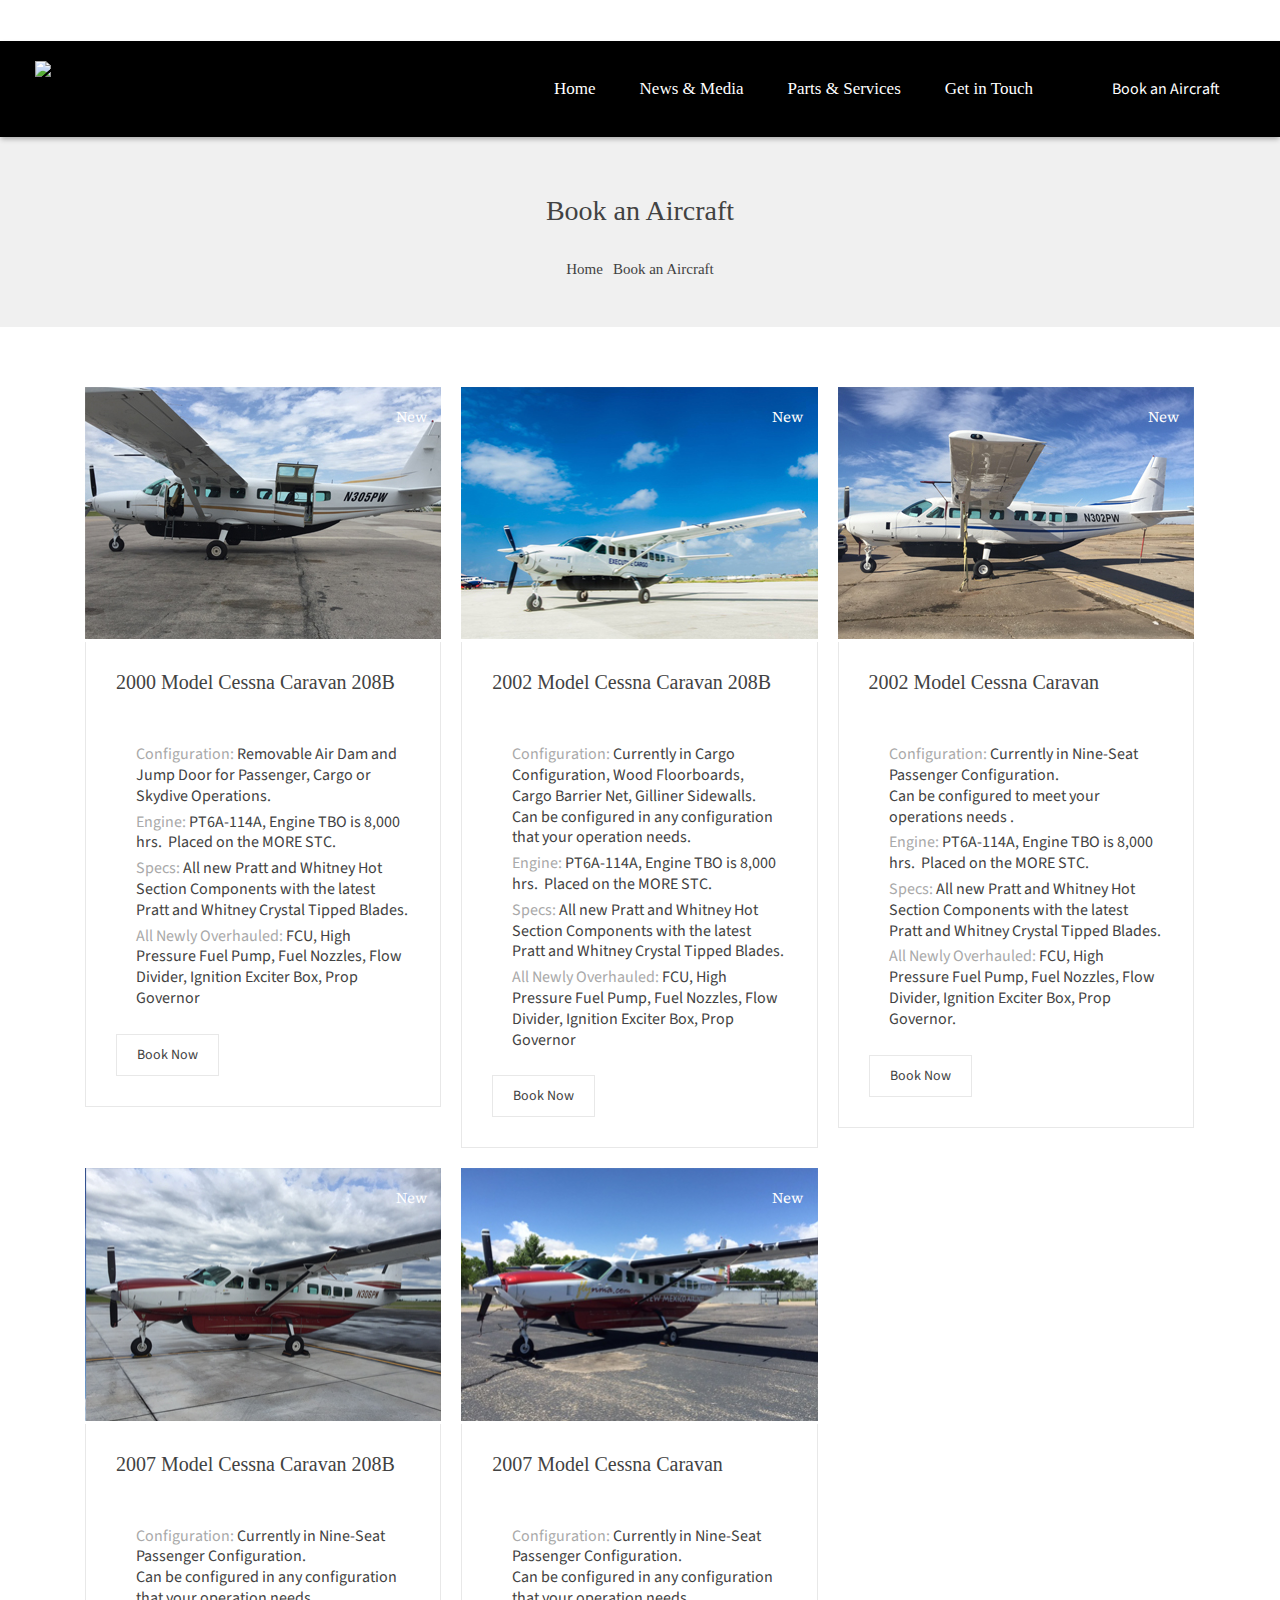
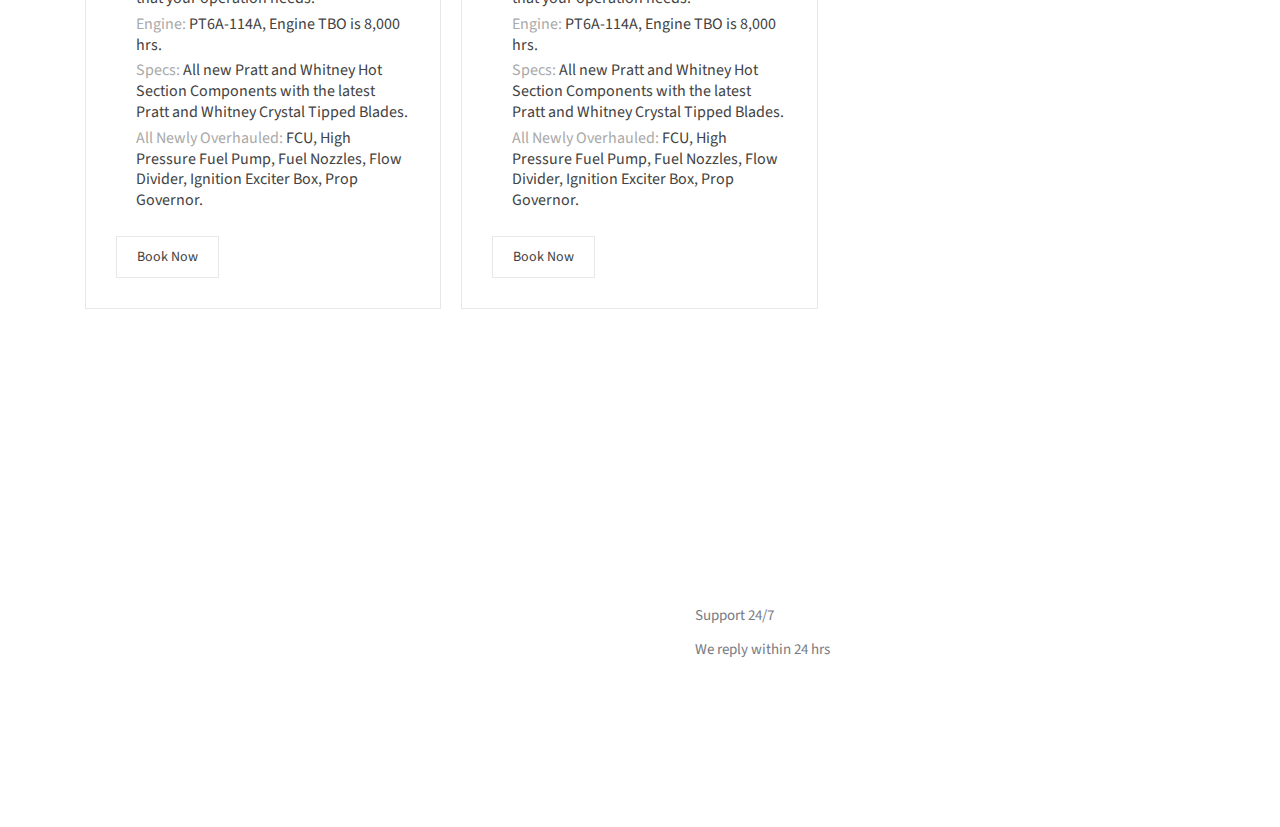
==== commit 473fb7a2: "Add files via upload" ====
--- a/forLease.html
+++ b/forLease.html
@@ -58,7 +58,7 @@
 
 				<div class="top-bar-right clearfix">
 					<ul>
-						<li class="top-list-facebook"><a href="#">Facebook</a></li>
+
 						<li class="top-list-twitter"><a href="#">Twitter</a></li>
 					</ul>
 				</div>
@@ -76,7 +76,8 @@
 			<div class="header-inner">
 
 				<div class="logo">
-					<h2><a href="index.html" style="color:white; font-family: customFont2; font-size:26px;" >Pacific Air Holdings</a></h2>
+					<div class="OK"><img src="images/TEMP1.png"</img></div>
+
 				</div>
 
 				<a href="forLease.html" class="top-right-button"><i class="fa fa-arrow-circle-right"  style="color:white;"></i>Book an Aircraft</a>
@@ -139,6 +140,7 @@
 
 		<!-- END .header-wrapper -->
 		</header>
+
 
 		<div id="page-header">
 			<h1>Book an Aircraft</h1>
--- a/css/style.css
+++ b/css/style.css
@@ -114,6 +114,7 @@
 	@font-face {
 			font-family: customFont3;
 			src: url(../fonts/Raleway-Medium.ttf);
+
 	}
 
 
@@ -221,7 +222,7 @@
 
 /* 2.0 - Header */
 .header-inner {
-	width: 1110px;
+	width: 1210px;
 	margin: 0 auto;
 }
 
@@ -230,9 +231,16 @@
 	-webkit-box-shadow: 0px 3px 5px -1px rgba(0,0,0,0.3);
 	-moz-box-shadow: 0px 3px 5px -1px rgba(0,0,0,0.3);
 	box-shadow: 0px 3px 5px -1px rgba(0,0,0,0.3);
-	padding: 40px 0;
+	padding: 20px 0;
 	position: relative;
 }
+
+.OK{
+	float: left;
+margin-right: 20px;
+}
+
+
 
 /* 2.1 - Top Bar */
 .top-bar-wrapper {
@@ -341,26 +349,22 @@
 
 /* 2.2 - Logo */
 .logo {
-	float: left;
-}
-
-.logo h2 {
-	font-size: 28px;
-	font-family: 'Source Serif Pro', serif;
-	margin: 15px 0 0 0;
-}
+position: static;
+}
+
+
+/* LOGO! */
 
 .logo h2:before {
+	/*
 	font-size: 26px;
-	width: 55px;
-	height: 40px;
+	width: 90px;
+	height: 75px;
 	padding: 15px 0 0 0;
 	margin: -15px 14px 0 0;
 	display: block;
-/* LOGO! */
+
 	content: "\f072";
-
-
 	color: #fff;
 	text-align: center;
 	-webkit-border-radius: 99%;
@@ -368,6 +372,7 @@
 	-o-border-radius: 99%;
 	border-radius: 99%;
 	float: left;
+*/
 }
 
 /* 2.3 - Top Right Button */
@@ -377,6 +382,7 @@
 	font-size: 16px;
 	line-height: 1;
 	padding: 20px 25px;
+
 }
 
 .top-right-button i {
@@ -398,9 +404,10 @@
 
 .navigation li a {
 	padding: 19px 44px 19px 0;
-	font-size: 16px;
+	font-size: 17px;
 	display: block;
 	color: #424242;
+		font-family: customFont2 !important;
 }
 
 .navigation li li {
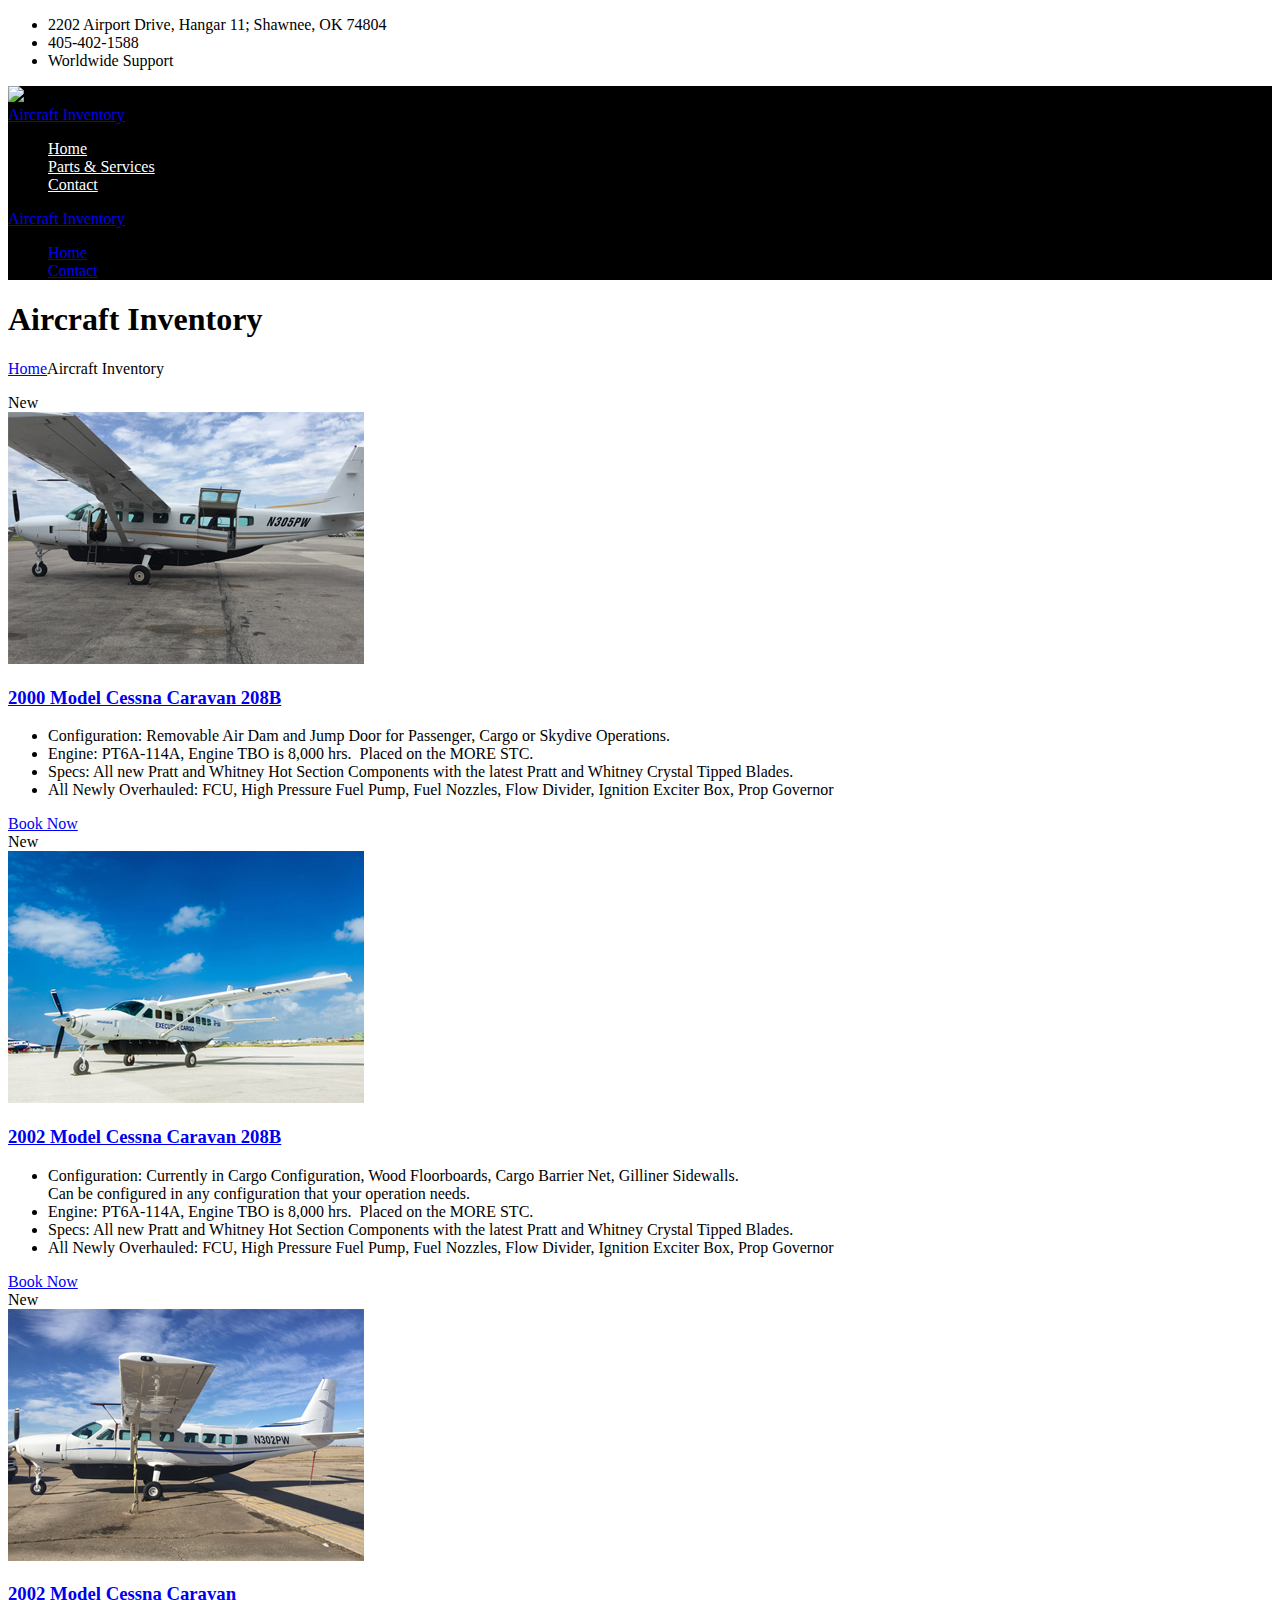
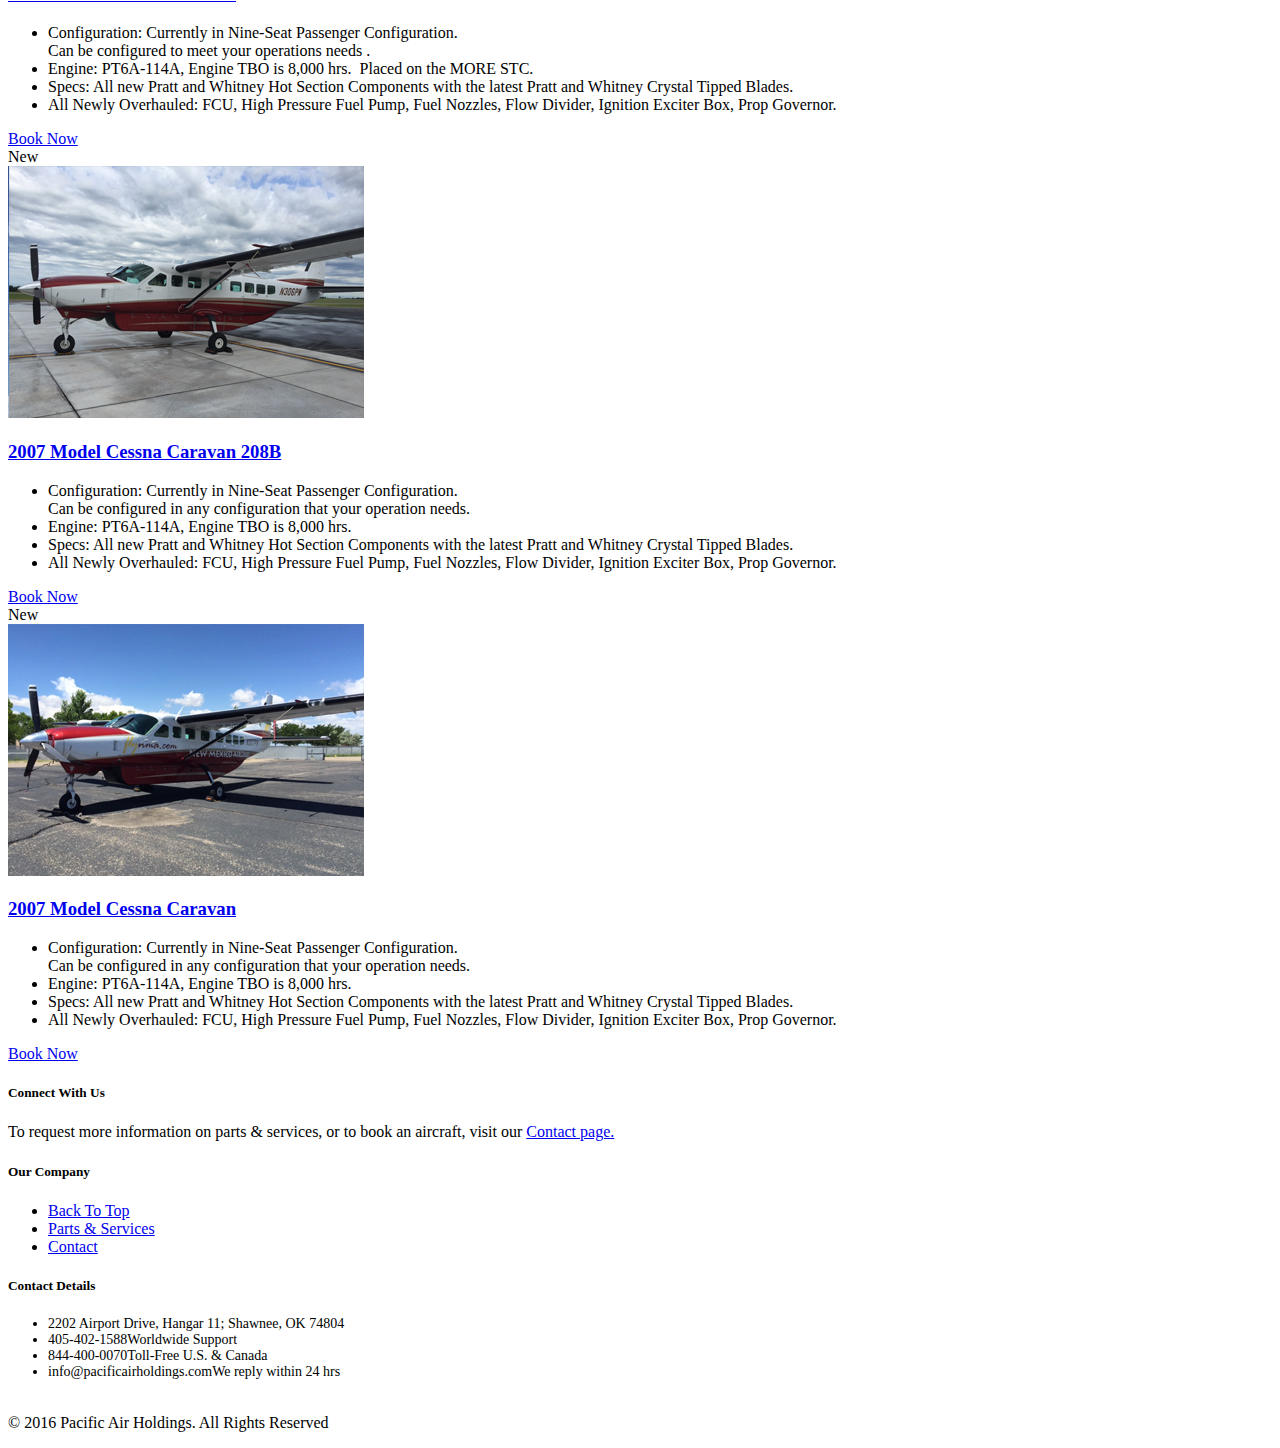
==== commit 8691b7e1: "Add files via upload" ====
--- a/forLease.html
+++ b/forLease.html
@@ -50,16 +50,16 @@
 
 				<div class="top-bar-left clearfix">
 					<ul>
-						<li class="top-list-address">2202 Airport Drive, Shawnee, OK 74804</li>
-						<li class="top-list-phone">808-227-2633</li>
-						<li class="top-list-business-hours">Support 24/7</li>
+						<li class="top-list-address">2202 Airport Drive, Hangar 11; Shawnee, OK 74804 </li>
+						<li class="top-list-phone">405-402-1588</li>
+						<li class="top-list-business-hours">Worldwide Support</li>
 					</ul>
 				</div>
 
 				<div class="top-bar-right clearfix">
 					<ul>
 
-						<li class="top-list-twitter"><a href="#">Twitter</a></li>
+					<!--	<li class="top-list-twitter"><a href="#">Twitter</a></li> -->
 					</ul>
 				</div>
 
@@ -80,7 +80,7 @@
 
 				</div>
 
-				<a href="forLease.html" class="top-right-button"><i class="fa fa-arrow-circle-right"  style="color:white;"></i>Book an Aircraft</a>
+				<a href="forLease.html" class="top-right-button"><i class="fa fa-arrow-circle-right"  style="color:white;"></i>Aircraft Inventory</a>
 
 				<!-- BEGIN #primary-navigation -->
 				<nav id="primary-navigation" class="navigation-wrapper fixed-navigation clearfix">
@@ -93,19 +93,19 @@
 							<ul>
 								<li class="current-menu-item current_page_item menu-item-has-children"><a href="index.html" style="color:white;">Home</a>
 								</li>
-								<li class="megamenu-4-col menu-item-has-children">
+							<!--	<li class="megamenu-4-col menu-item-has-children">
 									<a href="news&Media.html" style="color:white;">News &amp; Media</a>
+								</li>-->
+
+								<li class="menu-item-has-children"><a href="requestServices.html" style="color:white;">Parts &amp; Services</a>
+
+								<li class="menu-item-has-children"><a href="getInTouch.html" style="color:white;">Contact</a>
 								</li>
-
-								<li class="menu-item-has-children"><a href="requestServices.html" style="color:white;">Parts &amp; Services</a>
-
-								<li class="menu-item-has-children"><a href="getInTouch.html" style="color:white;">Get in Touch</a>
-								</li>
 							</ul>
 						<!-- END .navigation -->
 						</div>
 
-						<a href="forLease.html" class="top-right-button"><i class="fa fa-arrow-circle-right" style="background-color:"></i style="background-color:black;">Book an Aircraft</a>
+						<a href="forLease.html" class="top-right-button"><i class="fa fa-arrow-circle-right" style="background-color:"></i style="background-color:black;">Aircraft Inventory</a>
 
 					<!-- END .navigation-inner -->
 					</div>
@@ -124,10 +124,10 @@
 					<ul>
 						<li class="current-menu-item current_page_item menu-item-has-children"><a href="index.html">Home</a>
 						</li>
-						<li class="megamenu-4-col menu-item-has-children">
+						<!--<li class="megamenu-4-col menu-item-has-children">
 							<a href="news&Media.html">News &amp; Media</a>
-
-						<li class="menu-item-has-children"><a href="getInTouch.html">Get in Touch</a>
+-->
+						<li class="menu-item-has-children"><a href="getInTouch.html">Contact</a>
 
 						</li>
 					</ul>
@@ -143,9 +143,9 @@
 
 
 		<div id="page-header">
-			<h1>Book an Aircraft</h1>
+			<h1>Aircraft Inventory</h1>
 			<div class="title-block3"></div>
-			<p><a href="#">Home</a><i class="fa fa-angle-right"></i>Book an Aircraft</p>
+			<p><a href="#">Home</a><i class="fa fa-angle-right"></i>Aircraft Inventory</p>
 		</div>
 
 		<!-- BEGIN .content-wrapper -->
@@ -333,7 +333,7 @@
 
 					<h5>Connect With Us</h5>
 					<div class="title-block6"></div>
-					<p>To request more information on parts &amp; services, or to Book an Aircraft, visit our <a href="getInTouch.html">Contact page.</a></p>
+					<p>To request more information on parts &amp; services, or to book an aircraft, visit our <a href="getInTouch.html">Contact page.</a></p>
 				<!--	<p>Maecenas at luctus arcu sed rhoncus nibh curabitur cursus vel quam sed pellentesque vestibulum eu eros et urna.</p> -->
 
 				<!-- END .one-fourth -->
@@ -368,7 +368,7 @@
 					<ul>
 
 						<li><a href="#">Back To Top</a></li>
-						<li><a href="#">News/Media</a></li>
+						<!--<li><a href="#">News/Media</a></li>-->
 						<li><a href="#">Parts &amp; Services</a></li>
 <!--						<li><a href="#">British Virgin Islands Trips</a></li>
 =======
@@ -379,21 +379,24 @@
 						<li><a href="#">Latest Weather Reports</a></li>
 						<li><a href="#">All Inclusive Day Trips</a></li>
 						<li><a href="#">Book Online Now</a></li> -->
-						<li><a href="#">Get In Touch</a></li>
+						<li><a href="#">Contact</a></li>
 					</ul>
 
 				<!-- END .one-fourth -->
 				</div>
 
+				<!-- BEGIN .one-fourth -->
 				<!-- BEGIN .one-fourth -->
 				<div class="one-fourth">
 
 					<h5>Contact Details</h5>
 					<div class="title-block6"></div>
 					<ul class="contact-widget">
-						<li class="cw-address" style="font-size: 14px;">2202 Airport Drive, Shawnee, OK 74804</li>
-						<li class="cw-phone" style="font-size: 14px;">808-227-2633<span>Support 24/7</span></li>
-						<li class="cw-cell" style="font-size: 14px;">booking@example.com<span>We reply within 24 hrs</span></li>
+						<li class="cw-address" style="font-size: 14px;">2202 Airport Drive, Hangar 11; <span>Shawnee, OK 74804 </span></li>
+						<li class="cw-phone" style="font-size: 14px;">405-402-1588<span>Worldwide Support</span></li>
+
+							<li class="cw-phone" style="font-size: 14px;">844-400-0070<span>Toll-Free U.S. &amp; Canada</span></li>
+													<li class="cw-cell" style="font-size: 14px;">info@pacificairholdings.com<span>We reply within 24 hrs</span></li>
 						&nbsp;
 					</ul>
 
@@ -414,7 +417,7 @@
 					<div class="footer-social-icons-wrapper">
 
 
-						<a href="#"><i class="fa fa-twitter"></i></a>
+						<!--<a href="#"><i class="fa fa-twitter"></i></a>-->
 
 					</div>
 
--- a/rs-plugin/css/settings.css
+++ b/rs-plugin/css/settings.css
@@ -0,0 +1,1256 @@
+/*-----------------------------------------------------------------------------
+
+-	Revolution Slider 5.0 Default Style Settings -
+
+Screen Stylesheet
+
+version:   	5.0.0
+date:      	29/10/15
+author:		themepunch
+email:     	info@themepunch.com
+website:   	http://www.themepunch.com
+-----------------------------------------------------------------------------*/
+
+
+
+.rtl {	direction: rtl;}
+@font-face {
+  font-family: 'revicons';
+  src: url('../fonts/revicons/revicons.eot?5510888');
+  src: url('../fonts/revicons/revicons.eot?5510888#iefix') format('embedded-opentype'),
+       url('../fonts/revicons/revicons.woff?5510888') format('woff'),
+       url('../fonts/revicons/revicons.ttf?5510888') format('truetype'),
+       url('../fonts/revicons/revicons.svg?5510888#revicons') format('svg');
+  font-weight: normal;
+  font-style: normal;
+}
+
+ [class^="revicon-"]:before, [class*=" revicon-"]:before {
+  font-family: "revicons";
+  font-style: normal;
+  font-weight: normal;
+  speak: none;
+  display: inline-block;
+  text-decoration: inherit;
+  width: 1em;
+  margin-right: .2em;
+  text-align: center;
+
+  /* For safety - reset parent styles, that can break glyph codes*/
+  font-variant: normal;
+  text-transform: none;
+
+  /* fix buttons height, for twitter bootstrap */
+  line-height: 1em;
+
+  /* Animation center compensation - margins should be symmetric */
+  /* remove if not needed */
+  margin-left: .2em;
+
+  /* you can be more comfortable with increased icons size */
+  /* font-size: 120%; */
+
+  /* Uncomment for 3D effect */
+  /* text-shadow: 1px 1px 1px rgba(127, 127, 127, 0.3); */
+}
+
+.revicon-search-1:before { content: '\e802'; } /* '' */
+.revicon-pencil-1:before { content: '\e831'; } /* '' */
+.revicon-picture-1:before { content: '\e803'; } /* '' */
+.revicon-cancel:before { content: '\e80a'; } /* '' */
+.revicon-info-circled:before { content: '\e80f'; } /* '' */
+.revicon-trash:before { content: '\e801'; } /* '' */
+.revicon-left-dir:before { content: '\e817'; } /* '' */
+.revicon-right-dir:before { content: '\e818'; } /* '' */
+.revicon-down-open:before { content: '\e83b'; } /* '' */
+.revicon-left-open:before { content: '\e819'; } /* '' */
+.revicon-right-open:before { content: '\e81a'; } /* '' */
+.revicon-angle-left:before { content: '\e820'; } /* '' */
+.revicon-angle-right:before { content: '\e81d'; } /* '' */
+.revicon-left-big:before { content: '\e81f'; } /* '' */
+.revicon-right-big:before { content: '\e81e'; } /* '' */
+.revicon-magic:before { content: '\e807'; } /* '' */
+.revicon-picture:before { content: '\e800'; } /* '' */
+.revicon-export:before { content: '\e80b'; } /* '' */
+.revicon-cog:before { content: '\e832'; } /* '' */
+.revicon-login:before { content: '\e833'; } /* '' */
+.revicon-logout:before { content: '\e834'; } /* '' */
+.revicon-video:before { content: '\e805'; } /* '' */
+.revicon-arrow-combo:before { content: '\e827'; } /* '' */
+.revicon-left-open-1:before { content: '\e82a'; } /* '' */
+.revicon-right-open-1:before { content: '\e82b'; } /* '' */
+.revicon-left-open-mini:before { content: '\e822'; } /* '' */
+.revicon-right-open-mini:before { content: '\e823'; } /* '' */
+.revicon-left-open-big:before { content: '\e824'; } /* '' */
+.revicon-right-open-big:before { content: '\e825'; } /* '' */
+.revicon-left:before { content: '\e836'; } /* '' */
+.revicon-right:before { content: '\e826'; } /* '' */
+.revicon-ccw:before { content: '\e808'; } /* '' */
+.revicon-arrows-ccw:before { content: '\e806'; } /* '' */
+.revicon-palette:before { content: '\e829'; } /* '' */
+.revicon-list-add:before { content: '\e80c'; } /* '' */
+.revicon-doc:before { content: '\e809'; } /* '' */
+.revicon-left-open-outline:before { content: '\e82e'; } /* '' */
+.revicon-left-open-2:before { content: '\e82c'; } /* '' */
+.revicon-right-open-outline:before { content: '\e82f'; } /* '' */
+.revicon-right-open-2:before { content: '\e82d'; } /* '' */
+.revicon-equalizer:before { content: '\e83a'; } /* '' */
+.revicon-layers-alt:before { content: '\e804'; } /* '' */
+.revicon-popup:before { content: '\e828'; } /* '' */
+
+
+
+/******************************
+	-	BASIC STYLES		-
+******************************/
+
+.rev_slider_wrapper{
+	position:relative;
+	z-index: 0;
+}
+
+
+.rev_slider{
+	position:relative;
+	overflow:visible;
+}
+
+.tp-overflow-hidden { overflow:hidden;}
+
+.tp-simpleresponsive img,
+.rev_slider img{
+	max-width:none !important;
+	-moz-transition: none;
+	-webkit-transition: none;
+	-o-transition: none;
+	transition: none;
+	margin:0px;
+	padding:0px;
+	border-width:0px;
+	border:none;
+}
+
+.rev_slider .no-slides-text{
+	font-weight:bold;
+	text-align:center;
+	padding-top:80px;
+}
+
+.rev_slider >ul,
+.rev_slider_wrapper >ul,
+.tp-revslider-mainul >li,
+.rev_slider >ul >li,
+.rev_slider >ul >li:before,
+.tp-revslider-mainul >li:before,
+.tp-simpleresponsive >ul,
+.tp-simpleresponsive >ul >li,
+.tp-simpleresponsive >ul >li:before,
+.tp-revslider-mainul >li,
+.tp-simpleresponsive >ul >li{
+	list-style:none !important;
+	position:absolute;
+	margin:0px !important;
+	padding:0px !important;
+	overflow-x: visible;
+	overflow-y: visible;
+	list-style-type: none !important;
+	background-image:none;
+	background-position:0px 0px;
+	text-indent: 0em;
+	top:0px;left:0px;
+}
+
+
+.tp-revslider-mainul >li,
+.rev_slider >ul >li,
+.rev_slider >ul >li:before,
+.tp-revslider-mainul >li:before,
+.tp-simpleresponsive >ul >li,
+.tp-simpleresponsive >ul >li:before,
+.tp-revslider-mainul >li,
+.tp-simpleresponsive >ul >li {
+	visibility:hidden;
+}
+
+.tp-revslider-slidesli,
+.tp-revslider-mainul	{
+	padding:0 !important;
+	margin:0 !important;
+	list-style:none !important;
+}
+
+.rev_slider li.tp-revslider-slidesli {
+    position: absolute !important;
+}
+
+
+.tp-caption .rs-untoggled-content { display:block;}
+.tp-caption .rs-toggled-content { display:none;}
+
+.rs-toggle-content-active.tp-caption .rs-toggled-content { display:block;}
+.rs-toggle-content-active.tp-caption .rs-untoggled-content { display:none;}
+
+.rev_slider .tp-caption,
+.rev_slider .caption 	{
+	position:relative;
+	visibility:hidden;
+	white-space: nowrap;
+	display: block;
+}
+
+
+.rev_slider .tp-mask-wrap .tp-caption,
+.rev_slider .tp-mask-wrap *:last-child,
+.wpb_text_column .rev_slider .tp-mask-wrap .tp-caption,
+.wpb_text_column .rev_slider .tp-mask-wrap *:last-child{
+	margin-bottom:0;
+
+}
+
+.tp-svg-layer svg {	width:100%; height:100%;position: relative;vertical-align: top}
+
+
+/* CAROUSEL FUNCTIONS */
+.tp-carousel-wrapper {
+	cursor:url(openhand.cur), move;
+}
+.tp-carousel-wrapper.dragged {
+	cursor:url(closedhand.cur), move;
+}
+
+/* ADDED FOR SLIDELINK MANAGEMENT */
+.tp-caption {
+	z-index:1
+}
+
+.tp_inner_padding {
+	box-sizing:border-box;
+	-webkit-box-sizing:border-box;
+	-moz-box-sizing:border-box;
+	max-height:none !important;	
+}
+
+
+.tp-caption {
+	-moz-user-select: none;
+	-khtml-user-select: none;
+	-webkit-user-select: none;
+	-o-user-select: none;
+	position:absolute;
+	-webkit-font-smoothing: antialiased !important;
+}
+
+.tp-caption.tp-layer-selectable {
+	-moz-user-select: all;
+	-khtml-user-select: all;
+	-webkit-user-select: all;
+	-o-user-select: all;
+}
+
+.tp-forcenotvisible,
+.tp-hide-revslider,
+.tp-caption.tp-hidden-caption {
+	visibility:hidden !important;
+	display:none !important
+}
+
+.rev_slider embed,
+.rev_slider iframe,
+.rev_slider object,
+.rev_slider audio,
+.rev_slider video {
+	max-width: none !important
+}
+
+
+
+
+
+
+/**********************************************
+	-	FULLSCREEN AND FULLWIDHT CONTAINERS	-
+**********************************************/
+.rev_slider_wrapper	{	width:100%;}
+
+.fullscreen-container {
+	position:relative;
+	padding:0;
+}
+
+
+.fullwidthbanner-container{
+	position:relative;
+	padding:0;
+	overflow:hidden;
+}
+
+.fullwidthbanner-container .fullwidthabanner{
+	width:100%;
+	position:relative;
+}
+
+
+
+/*********************************
+	-	SPECIAL TP CAPTIONS -
+**********************************/
+
+.tp-static-layers				{
+	position:absolute; z-index:101; top:0px;left:0px;
+	/*pointer-events:none;*/
+
+}
+
+
+.tp-caption .frontcorner		{
+	width: 0;
+	height: 0;
+	border-left: 40px solid transparent;
+	border-right: 0px solid transparent;
+	border-top: 40px solid #00A8FF;
+	position: absolute;left:-40px;top:0px;
+}
+
+.tp-caption .backcorner		{
+	width: 0;
+	height: 0;
+	border-left: 0px solid transparent;
+	border-right: 40px solid transparent;
+	border-bottom: 40px solid #00A8FF;
+	position: absolute;right:0px;top:0px;
+}
+
+.tp-caption .frontcornertop		{
+	width: 0;
+	height: 0;
+	border-left: 40px solid transparent;
+	border-right: 0px solid transparent;
+	border-bottom: 40px solid #00A8FF;
+	position: absolute;left:-40px;top:0px;
+}
+
+.tp-caption .backcornertop		{
+	width: 0;
+	height: 0;
+	border-left: 0px solid transparent;
+	border-right: 40px solid transparent;
+	border-top: 40px solid #00A8FF;
+	position: absolute;right:0px;top:0px;
+}
+
+.tp-layer-inner-rotation {
+	position: relative !important;
+}
+
+
+/***********************************************
+	-	SPECIAL ALTERNATIVE IMAGE SETTINGS	-
+***********************************************/
+
+img.tp-slider-alternative-image	{
+	width:100%; height:auto;
+}
+
+
+/******************************
+	-	IE8 HACKS	-
+*******************************/
+.noFilterClass {
+	filter:none !important;
+}
+
+
+/********************************
+	-	FULLSCREEN VIDEO	-
+*********************************/
+
+.rs-background-video-layer 		{	position: absolute;top:0px;left:0px; width:100%;height:100%;visibility: hidden;z-index: 0;}
+
+.tp-caption.coverscreenvideo	{	width:100%;height:100%;top:0px;left:0px;position:absolute;}
+.caption.fullscreenvideo,
+.tp-caption.fullscreenvideo		{	left:0px; top:0px; position:absolute;width:100%;height:100%}
+
+.caption.fullscreenvideo iframe,
+.caption.fullscreenvideo audio,
+.caption.fullscreenvideo video,
+.tp-caption.fullscreenvideo iframe,
+.tp-caption.fullscreenvideo iframe audio,
+.tp-caption.fullscreenvideo iframe video	{ width:100% !important; height:100% !important; display: none}
+
+.fullcoveredvideo audio,
+.fullscreenvideo audio
+.fullcoveredvideo video,
+.fullscreenvideo video				{	background: #000}
+
+.fullcoveredvideo .tp-poster		{	background-position: center center;background-size: cover;width:100%;height:100%;top:0px;left:0px}
+
+
+.videoisplaying .html5vid .tp-poster	{	display: none}
+
+.tp-video-play-button					{
+	background:#000;
+	background:rgba(0,0,0,0.3);
+	border-radius:5px;-moz-border-radius:5px;-webkit-border-radius:5px;
+	position: absolute;
+	top: 50%;
+	left: 50%;
+	color: #FFF;
+	z-index: 3;
+	margin-top: -25px;
+	margin-left: -25px;
+	line-height: 50px !important;
+	text-align: center;
+	cursor: pointer;
+	width: 50px;
+	height:50px;
+	box-sizing: border-box;
+	-moz-box-sizing: border-box;
+	display: inline-block;
+	vertical-align: top;
+	z-index: 4;
+	opacity: 0;
+	-webkit-transition:opacity 300ms ease-out !important;
+	-moz-transition:opacity 300ms ease-out !important;
+	-o-transition:opacity 300ms ease-out !important;
+	transition:opacity 300ms ease-out !important;
+}
+
+.tp-hiddenaudio,
+.tp-audio-html5 .tp-video-play-button { display:none !important;}
+.tp-caption .html5vid					{	width:100% !important; height:100% !important;}
+.tp-video-play-button i 				{	width:50px;height:50px; display:inline-block; text-align: center; vertical-align: top; line-height: 50px !important; font-size: 40px !important;}
+.tp-caption:hover .tp-video-play-button	{	opacity: 1;}
+.tp-caption .tp-revstop					{	display:none; border-left:5px solid #fff !important; border-right:5px solid #fff !important;margin-top:15px !important;line-height: 20px !important;vertical-align: top; font-size:25px !important;}
+.videoisplaying .revicon-right-dir		{	display:none}
+.videoisplaying .tp-revstop				{	display:inline-block}
+
+.videoisplaying  .tp-video-play-button			{	display:none}
+.tp-caption:hover .tp-video-play-button 		{ 	display:block}
+
+.fullcoveredvideo .tp-video-play-button			{	display:none !important}
+
+
+.fullscreenvideo .fullscreenvideo audio 		{	object-fit:contain !important;}
+.fullscreenvideo .fullscreenvideo video 		{	object-fit:contain !important;}
+
+.fullscreenvideo .fullcoveredvideo audio 		{	object-fit:cover !important;}
+.fullscreenvideo .fullcoveredvideo video 		{	object-fit:cover !important;}
+
+.tp-video-controls {
+	position: absolute;
+	bottom: 0;
+	left: 0;
+	right: 0;
+	padding: 5px;
+	opacity: 0;
+	-webkit-transition: opacity .3s;
+	-moz-transition: opacity .3s;
+	-o-transition: opacity .3s;
+	-ms-transition: opacity .3s;
+	transition: opacity .3s;
+	background-image: linear-gradient(to bottom, rgb(0,0,0) 13%, rgb(50,50,50) 100%);
+	background-image: -o-linear-gradient(bottom, rgb(0,0,0) 13%, rgb(50,50,50) 100%);
+	background-image: -moz-linear-gradient(bottom, rgb(0,0,0) 13%, rgb(50,50,50) 100%);
+	background-image: -webkit-linear-gradient(bottom, rgb(0,0,0) 13%, rgb(50,50,50) 100%);
+	background-image: -ms-linear-gradient(bottom, rgb(0,0,0) 13%, rgb(50,50,50) 100%);
+	background-image: -webkit-gradient(linear,left bottom,left top,color-stop(0.13, rgb(0,0,0)),color-stop(1, rgb(50,50,50)));
+	display:table;max-width:100%; overflow:hidden;box-sizing:border-box;-moz-box-sizing:border-box;-webkit-box-sizing:border-box;
+}
+
+.tp-caption:hover .tp-video-controls {	opacity: .9;}
+
+.tp-video-button {
+	background: rgba(0,0,0,.5);
+	border: 0;
+	color: #EEE;
+	-webkit-border-radius: 3px;
+	-moz-border-radius: 3px;
+	-o-border-radius: 3px;
+	border-radius: 3px;
+	cursor:pointer;
+	line-height:12px;
+	font-size:12px;
+	color:#fff;
+	padding:0px;
+	margin:0px;
+	outline: none;
+	}
+.tp-video-button:hover 				{	cursor: pointer;}
+
+
+.tp-video-button-wrap,
+.tp-video-seek-bar-wrap,
+.tp-video-vol-bar-wrap 				{ 	padding:0px 5px;display:table-cell; vertical-align: middle;}
+
+.tp-video-seek-bar-wrap				{	width:80%}
+.tp-video-vol-bar-wrap				{	width:20%}
+
+.tp-volume-bar,
+.tp-seek-bar						{	width:100%; cursor: pointer;  outline:none; line-height:12px;margin:0; padding:0;}
+
+
+.rs-fullvideo-cover					{	width:100%;height:100%;top:0px;left:0px;position: absolute; background:transparent;z-index:5;}
+
+
+.rs-background-video-layer video::-webkit-media-controls { display:none !important;}
+.rs-background-video-layer audio::-webkit-media-controls { display:none !important;}
+
+.tp-audio-html5 .tp-video-controls {	opacity: 1 !important; visibility: visible !important}
+
+/********************************
+	-	DOTTED OVERLAYS	-
+*********************************/
+.tp-dottedoverlay						{	background-repeat:repeat;width:100%;height:100%;position:absolute;top:0px;left:0px;z-index:3}
+.tp-dottedoverlay.twoxtwo				{	background:url(../assets/gridtile.png)}
+.tp-dottedoverlay.twoxtwowhite			{	background:url(../assets/gridtile_white.png)}
+.tp-dottedoverlay.threexthree			{	background:url(../assets/gridtile_3x3.png)}
+.tp-dottedoverlay.threexthreewhite		{	background:url(../assets/gridtile_3x3_white.png)}
+
+
+/******************************
+	-	SHADOWS		-
+******************************/
+
+.tp-shadowcover	{	width:100%;height:100%;top:0px;left:0px;background: #fff;position: absolute; z-index: -1;}
+.tp-shadow1 {
+	-webkit-box-shadow: 0 10px 6px -6px rgba(0,0,0,0.8);
+	   -moz-box-shadow: 0 10px 6px -6px rgba(0,0,0,0.8);
+	        box-shadow: 0 10px 6px -6px rgba(0,0,0,0.8);
+}
+
+.tp-shadow2:before, .tp-shadow2:after,
+.tp-shadow3:before, .tp-shadow4:after
+{
+  z-index: -2;
+  position: absolute;
+  content: "";
+  bottom: 10px;
+  left: 10px;
+  width: 50%;
+  top: 85%;
+  max-width:300px;
+  background: transparent;
+  -webkit-box-shadow: 0 15px 10px rgba(0,0,0,0.8);
+  -moz-box-shadow: 0 15px 10px rgba(0,0,0,0.8);
+  box-shadow: 0 15px 10px rgba(0,0,0,0.8);
+  -webkit-transform: rotate(-3deg);
+  -moz-transform: rotate(-3deg);
+  -o-transform: rotate(-3deg);
+  -ms-transform: rotate(-3deg);
+  transform: rotate(-3deg);
+}
+
+.tp-shadow2:after,
+.tp-shadow4:after
+{
+  -webkit-transform: rotate(3deg);
+  -moz-transform: rotate(3deg);
+  -o-transform: rotate(3deg);
+  -ms-transform: rotate(3deg);
+  transform: rotate(3deg);
+  right: 10px;
+  left: auto;
+}
+
+.tp-shadow5
+{
+  	position:relative;
+    -webkit-box-shadow:0 1px 4px rgba(0, 0, 0, 0.3), 0 0 40px rgba(0, 0, 0, 0.1) inset;
+       -moz-box-shadow:0 1px 4px rgba(0, 0, 0, 0.3), 0 0 40px rgba(0, 0, 0, 0.1) inset;
+            box-shadow:0 1px 4px rgba(0, 0, 0, 0.3), 0 0 40px rgba(0, 0, 0, 0.1) inset;
+}
+.tp-shadow5:before, .tp-shadow5:after
+{
+	content:"";
+    position:absolute;
+    z-index:-2;
+    -webkit-box-shadow:0 0 25px 0px rgba(0,0,0,0.6);
+    -moz-box-shadow:0 0 25px 0px  rgba(0,0,0,0.6);
+    box-shadow:0 0 25px 0px  rgba(0,0,0,0.6);
+    top:30%;
+    bottom:0;
+    left:20px;
+    right:20px;
+    -moz-border-radius:100px / 20px;
+    border-radius:100px / 20px;
+}
+
+/******************************
+	-	BUTTONS	-
+*******************************/
+
+.tp-button{
+	padding:6px 13px 5px;
+	border-radius: 3px;
+	-moz-border-radius: 3px;
+	-webkit-border-radius: 3px;
+	height:30px;
+	cursor:pointer;
+	color:#fff !important; text-shadow:0px 1px 1px rgba(0, 0, 0, 0.6) !important; font-size:15px; line-height:45px !important;
+	font-family: arial, sans-serif; font-weight: bold; letter-spacing: -1px;
+	text-decoration:none;
+}
+
+.tp-button.big	{	color:#fff; text-shadow:0px 1px 1px rgba(0, 0, 0, 0.6); font-weight:bold; padding:9px 20px; font-size:19px;  line-height:57px !important; }
+
+
+.purchase:hover,
+.tp-button:hover,
+.tp-button.big:hover {	background-position:bottom, 15px 11px}
+
+
+/*	BUTTON COLORS	*/
+
+.tp-button.green, .tp-button:hover.green,
+.purchase.green, .purchase:hover.green			{ background-color:#21a117; -webkit-box-shadow:  0px 3px 0px 0px #104d0b;        -moz-box-shadow:   0px 3px 0px 0px #104d0b;        box-shadow:   0px 3px 0px 0px #104d0b;  }
+
+.tp-button.blue, .tp-button:hover.blue,
+.purchase.blue, .purchase:hover.blue			{ background-color:#1d78cb; -webkit-box-shadow:  0px 3px 0px 0px #0f3e68;        -moz-box-shadow:   0px 3px 0px 0px #0f3e68;        box-shadow:   0px 3px 0px 0px #0f3e68}
+
+.tp-button.red, .tp-button:hover.red,
+.purchase.red, .purchase:hover.red				{ background-color:#cb1d1d; -webkit-box-shadow:  0px 3px 0px 0px #7c1212;        -moz-box-shadow:   0px 3px 0px 0px #7c1212;        box-shadow:   0px 3px 0px 0px #7c1212}
+
+.tp-button.orange, .tp-button:hover.orange,
+.purchase.orange, .purchase:hover.orange		{ background-color:#ff7700; -webkit-box-shadow:  0px 3px 0px 0px #a34c00;        -moz-box-shadow:   0px 3px 0px 0px #a34c00;        box-shadow:   0px 3px 0px 0px #a34c00}
+
+.tp-button.darkgrey,.tp-button.grey,
+.tp-button:hover.darkgrey,.tp-button:hover.grey,
+.purchase.darkgrey, .purchase:hover.darkgrey	{ background-color:#555; -webkit-box-shadow:  0px 3px 0px 0px #222;        -moz-box-shadow:   0px 3px 0px 0px #222;        box-shadow:   0px 3px 0px 0px #222}
+
+.tp-button.lightgrey, .tp-button:hover.lightgrey,
+.purchase.lightgrey, .purchase:hover.lightgrey	{ background-color:#888; -webkit-box-shadow:  0px 3px 0px 0px #555;        -moz-box-shadow:   0px 3px 0px 0px #555;        box-shadow:   0px 3px 0px 0px #555}
+
+
+
+/* TP BUTTONS DESKTOP SIZE */
+
+.rev-btn,
+.rev-btn:visited						{ 	outline:none !important; box-shadow:none !important; text-decoration: none !important; line-height: 44px; font-size: 17px; font-weight: 500; padding: 12px 35px; box-sizing:border-box;-moz-box-sizing:border-box;-webkit-box-sizing:border-box;  font-family: "Roboto", sans-serif;  cursor: pointer;}
+
+.rev-btn.rev-uppercase,
+.rev-btn.rev-uppercase:visited			{ 	text-transform: uppercase; letter-spacing: 1px; font-size: 15px; font-weight: 900; }
+
+.rev-btn.rev-withicon i					{ 	font-size: 15px; font-weight: normal; position: relative; top: 0px; -webkit-transition: all 0.2s ease-out !important; -moz-transition: all 0.2s ease-out !important; -o-transition: all 0.2s ease-out !important; -ms-transition: all 0.2s ease-out !important; margin-left:10px !important;}
+
+.rev-btn.rev-hiddenicon i				{ 	font-size: 15px; font-weight: normal; position: relative; top: 0px; -webkit-transition: all 0.2s ease-out !important; -moz-transition: all 0.2s ease-out !important; -o-transition: all 0.2s ease-out !important; -ms-transition: all 0.2s ease-out !important; opacity: 0; margin-left:0px !important; width:0px !important;  }
+.rev-btn.rev-hiddenicon:hover i			{   opacity: 1 !important; margin-left:10px !important; width:auto !important;}
+
+/* REV BUTTONS MEDIUM */
+.rev-btn.rev-medium,
+.rev-btn.rev-medium:visited				{	 line-height: 36px; font-size: 14px; padding: 10px 30px; }
+
+.rev-btn.rev-medium.rev-withicon i		{ 	font-size: 14px; top: 0px; }
+
+.rev-btn.rev-medium.rev-hiddenicon i	{ 	font-size: 14px; top: 0px; }
+
+
+/* REV BUTTONS SMALL */
+.rev-btn.rev-small,
+.rev-btn.rev-small:visited				{	line-height: 28px; font-size: 12px; padding: 7px 20px; }
+
+.rev-btn.rev-small.rev-withicon i		{	font-size: 12px; top: 0px; }
+
+.rev-btn.rev-small.rev-hiddenicon i		{ 	font-size: 12px; top: 0px; }
+
+
+/* ROUNDING OPTIONS */
+.rev-maxround 							{ 	-webkit-border-radius: 30px; -moz-border-radius: 30px; border-radius: 30px; }
+.rev-minround 							{ 	-webkit-border-radius: 3px; -moz-border-radius: 3px; border-radius: 3px; }
+
+
+/* BURGER BUTTON */
+.rev-burger {
+  position: relative;
+  width: 60px;
+  height: 60px;
+  box-sizing: border-box;
+  padding: 22px 0 0 14px;
+  border-radius: 50%;
+  border: 1px solid rgba(51,51,51,0.25);
+  tap-highlight-color: transparent;
+  cursor: pointer;
+}
+.rev-burger span {
+  display: block;
+  width: 30px;
+  height: 3px;
+  background: #333;
+  transition: .7s;
+  pointer-events: none;
+  transform-style: flat !important;
+}
+.rev-burger span:nth-child(2) {
+  margin: 3px 0;
+}
+
+#dialog_addbutton .rev-burger:hover :first-child,
+.open .rev-burger :first-child,
+.open.rev-burger :first-child {
+  transform: translateY(6px) rotate(-45deg);
+  -webkit-transform: translateY(6px) rotate(-45deg);
+}
+#dialog_addbutton .rev-burger:hover :nth-child(2),
+.open .rev-burger :nth-child(2),
+.open.rev-burger :nth-child(2) {
+  transform: rotate(-45deg);
+  -webkit-transform: rotate(-45deg);
+  opacity: 0;
+}
+#dialog_addbutton .rev-burger:hover :last-child,
+.open .rev-burger :last-child,
+.open.rev-burger :last-child {
+  transform: translateY(-6px) rotate(-135deg);
+  -webkit-transform: translateY(-6px) rotate(-135deg);
+}
+
+.rev-burger.revb-white {
+  border: 2px solid rgba(255,255,255,0.2);
+}
+.rev-burger.revb-white span {
+  background: #fff;
+}
+.rev-burger.revb-whitenoborder {
+  border: 0;
+}
+.rev-burger.revb-whitenoborder span {
+  background: #fff;
+}
+.rev-burger.revb-darknoborder {
+  border: 0;
+}
+.rev-burger.revb-darknoborder span {
+  background: #333;
+}
+
+.rev-burger.revb-whitefull {
+  background: #fff;
+  border:none;
+}
+
+.rev-burger.revb-whitefull span {
+	background:#333;
+}
+
+.rev-burger.revb-darkfull {
+  background: #333;
+  border:none;
+}
+
+.rev-burger.revb-darkfull span {
+	background:#fff;
+}
+
+
+/* SCROLL DOWN BUTTON */
+@-webkit-keyframes rev-ani-mouse {
+	0% { opacity: 1;top: 29%;}
+	15% {opacity: 1;top: 50%;}
+	50% { opacity: 0;top: 50%;}
+	100% { opacity: 0;top: 29%;}
+}
+@-moz-keyframes rev-ani-mouse {
+	0% {opacity: 1;top: 29%;}
+	15% {opacity: 1;top: 50%;}
+	50% {opacity: 0;top: 50%;}
+	100% {opacity: 0;top: 29%;}
+}
+@keyframes rev-ani-mouse {
+	0% {opacity: 1;top: 29%;}
+	15% {opacity: 1;top: 50%;}
+	50% {opacity: 0;top: 50%;}
+	100% {opacity: 0;top: 29%;}
+}
+.rev-scroll-btn {
+	display: inline-block;
+	position: relative;
+	left: 0;
+	right: 0;
+	text-align: center;
+	cursor: pointer;
+	width:35px;
+	height:55px;
+	-webkit-box-sizing: border-box;
+	-moz-box-sizing: border-box;
+	box-sizing: border-box;
+	border: 3px solid white;
+	border-radius: 23px;
+}
+.rev-scroll-btn > * {
+	display: inline-block;
+	line-height: 18px;
+	font-size: 13px;
+	font-weight: normal;
+	color: #7f8c8d;
+	color: #ffffff;
+	font-family: "proxima-nova", "Helvetica Neue", Helvetica, Arial, sans-serif;
+	letter-spacing: 2px;
+}
+.rev-scroll-btn > *:hover,
+.rev-scroll-btn > *:focus,
+.rev-scroll-btn > *.active {
+	color: #ffffff;
+}
+.rev-scroll-btn > *:hover,
+.rev-scroll-btn > *:focus,
+.rev-scroll-btn > *:active,
+.rev-scroll-btn > *.active {
+	filter: alpha(opacity=80);
+}
+
+.rev-scroll-btn.revs-fullwhite  {
+	background:#fff;
+}
+
+.rev-scroll-btn.revs-fullwhite span {
+	background: #333;
+}
+
+.rev-scroll-btn.revs-fulldark  {
+	background:#333;
+	border:none;
+}
+
+.rev-scroll-btn.revs-fulldark  span {
+	background: #fff;
+}
+
+.rev-scroll-btn span {
+	position: absolute;
+	display: block;
+	top: 29%;
+	left: 50%;
+	width: 8px;
+	height: 8px;
+	margin: -4px 0 0 -4px;
+	background: white;
+	border-radius: 50%;
+	-webkit-animation: rev-ani-mouse 2.5s linear infinite;
+	-moz-animation: rev-ani-mouse 2.5s linear infinite;
+	animation: rev-ani-mouse 2.5s linear infinite;
+}
+
+.rev-scroll-btn.revs-dark {
+	border-color:#333;
+}
+.rev-scroll-btn.revs-dark span {
+	background: #333;
+}
+
+.rev-control-btn {
+	position: relative;
+	display: inline-block;
+	z-index: 5;
+	color: #FFF;
+	font-size: 20px;
+	line-height: 60px;
+	font-weight: 400;
+	font-style: normal;
+	font-family: Raleway;
+	text-decoration: none;
+	text-align: center;
+	background-color: #000;
+	border-radius: 50px;
+	text-shadow: none;
+	background-color: rgba(0, 0, 0, 0.50);
+	width:60px;
+	height:60px;
+	box-sizing: border-box;
+	cursor: pointer;
+}
+
+.rev-cbutton-dark-sr	{
+	border-radius: 3px;
+}
+
+.rev-cbutton-light	{
+	color: #333;
+	background-color: rgba(255,255,255, 0.75);
+}
+
+.rev-cbutton-light-sr	{
+	color: #333;
+	border-radius: 3px;
+	background-color: rgba(255,255,255, 0.75);
+}
+
+
+.rev-sbutton {
+	line-height: 37px;
+	width:37px;
+	height:37px;
+}
+
+.rev-sbutton-blue	{
+	background-color: #3B5998
+}
+.rev-sbutton-lightblue	{
+	background-color: #00A0D1;
+}
+.rev-sbutton-red	{
+	background-color: #DD4B39;
+}
+
+
+
+
+/************************************
+-	TP BANNER TIMER		-
+*************************************/
+.tp-bannertimer								{	visibility: hidden; width:100%; height:5px; /*background:url(../assets/timer.png);*/ background: #fff; background: rgba(0,0,0,0.15); position:absolute; z-index:200; top:0px}
+.tp-bannertimer.tp-bottom					{	top:auto; bottom:0px !important;height:5px}
+
+
+/*********************************************
+-	BASIC SETTINGS FOR THE BANNER	-
+***********************************************/
+
+ .tp-simpleresponsive img {
+	-moz-user-select: none;
+    -khtml-user-select: none;
+    -webkit-user-select: none;
+    -o-user-select: none;
+}
+
+.tp-caption img {
+	background: transparent;
+	-ms-filter: "progid:DXImageTransform.Microsoft.gradient(startColorstr=#00FFFFFF,endColorstr=#00FFFFFF)";
+	filter: progid:DXImageTransform.Microsoft.gradient(startColorstr=#00FFFFFF,endColorstr=#00FFFFFF);
+	zoom: 1;
+}
+
+
+
+/*  CAPTION SLIDELINK   **/
+.caption.slidelink a div,
+.tp-caption.slidelink a div {	width:3000px; height:1500px;  background:url(../assets/coloredbg.png) repeat}
+.tp-caption.slidelink a span{	background:url(../assets/coloredbg.png) repeat}
+.tp-shape {	width:100%;height:100%;}
+
+
+
+/*********************************************
+-	WOOCOMMERCE STYLES	-
+***********************************************/
+
+.tp-caption .rs-starring				{	display: inline-block}
+.tp-caption .rs-starring .star-rating	{	float: none;}
+
+.tp-caption .rs-starring .star-rating {
+	color: #FFC321 !important;
+	display: inline-block;
+    vertical-align: top;
+}
+
+.tp-caption .rs-starring .star-rating,
+.tp-caption .rs-starring-page .star-rating {
+	position: relative;
+	height: 1em;
+
+	width: 5.4em;
+	font-family: star;
+}
+
+.tp-caption  .rs-starring .star-rating:before,
+.tp-caption  .rs-starring-page .star-rating:before {
+	content: "\73\73\73\73\73";
+	color: #E0DADF;
+	float: left;
+	top: 0;
+	left: 0;
+	position: absolute;
+}
+
+.tp-caption .rs-starring .star-rating span {
+	overflow: hidden;
+	float: left;
+	top: 0;
+	left: 0;
+	position: absolute;
+	padding-top: 1.5em;
+	font-size: 1em !important;
+}
+
+.tp-caption .rs-starring .star-rating span:before,
+.tp-caption .rs-starring .star-rating span:before {
+	content: "\53\53\53\53\53";
+	top: 0;
+	position: absolute;
+	left: 0;
+}
+
+.tp-caption .rs-starring .star-rating {
+	color: #FFC321 !important;
+}
+
+
+.tp-caption .rs-starring .star-rating,
+.tp-caption .rs-starring-page .star-rating {
+
+	font-size: 1em !important;
+	font-family: star;
+}
+
+
+/******************************
+	-	LOADER FORMS	-
+********************************/
+
+.tp-loader 	{
+	top:50%; left:50%;
+	z-index:10000;
+	position:absolute;
+}
+
+.tp-loader.spinner0 {
+	width: 40px;
+	height: 40px;
+	background-color: #fff;
+	background:url(../assets/loader.gif) no-repeat center center;
+	box-shadow: 0px 0px 20px 0px rgba(0,0,0,0.15);
+	-webkit-box-shadow: 0px 0px 20px 0px rgba(0,0,0,0.15);
+	margin-top:-20px;
+	margin-left:-20px;
+	-webkit-animation: tp-rotateplane 1.2s infinite ease-in-out;
+	animation: tp-rotateplane 1.2s infinite ease-in-out;
+	border-radius: 3px;
+	-moz-border-radius: 3px;
+	-webkit-border-radius: 3px;
+}
+
+
+.tp-loader.spinner1 {
+	width: 40px;
+	height: 40px;
+	background-color: #fff;
+	box-shadow: 0px 0px 20px 0px rgba(0,0,0,0.15);
+	-webkit-box-shadow: 0px 0px 20px 0px rgba(0,0,0,0.15);
+	margin-top:-20px;
+	margin-left:-20px;
+	-webkit-animation: tp-rotateplane 1.2s infinite ease-in-out;
+	animation: tp-rotateplane 1.2s infinite ease-in-out;
+	border-radius: 3px;
+	-moz-border-radius: 3px;
+	-webkit-border-radius: 3px;
+}
+
+
+
+.tp-loader.spinner5 	{
+	background:url(../assets/loader.gif) no-repeat 10px 10px;
+	background-color:#fff;
+	margin:-22px -22px;
+	width:44px;height:44px;
+	border-radius: 3px;
+	-moz-border-radius: 3px;
+	-webkit-border-radius: 3px;
+}
+
+
+@-webkit-keyframes tp-rotateplane {
+  0% { -webkit-transform: perspective(120px) }
+  50% { -webkit-transform: perspective(120px) rotateY(180deg) }
+  100% { -webkit-transform: perspective(120px) rotateY(180deg)  rotateX(180deg) }
+}
+
+@keyframes tp-rotateplane {
+  0% { transform: perspective(120px) rotateX(0deg) rotateY(0deg);}
+  50% { transform: perspective(120px) rotateX(-180.1deg) rotateY(0deg);}
+  100% { transform: perspective(120px) rotateX(-180deg) rotateY(-179.9deg);}
+}
+
+
+.tp-loader.spinner2 {
+	width: 40px;
+	height: 40px;
+	margin-top:-20px;margin-left:-20px;
+	background-color: #ff0000;
+	box-shadow: 0px 0px 20px 0px rgba(0,0,0,0.15);
+	-webkit-box-shadow: 0px 0px 20px 0px rgba(0,0,0,0.15);
+	border-radius: 100%;
+	-webkit-animation: tp-scaleout 1.0s infinite ease-in-out;
+	animation: tp-scaleout 1.0s infinite ease-in-out;
+}
+
+@-webkit-keyframes tp-scaleout {
+  0% { -webkit-transform: scale(0.0) }
+  100% {-webkit-transform: scale(1.0); opacity: 0;}
+}
+
+@keyframes tp-scaleout {
+  0% {transform: scale(0.0);-webkit-transform: scale(0.0);}
+  100% {transform: scale(1.0);-webkit-transform: scale(1.0);opacity: 0;}
+}
+
+
+.tp-loader.spinner3 {
+  margin: -9px 0px 0px -35px;
+  width: 70px;
+  text-align: center;
+}
+
+.tp-loader.spinner3 .bounce1,
+.tp-loader.spinner3 .bounce2,
+.tp-loader.spinner3 .bounce3 {
+  width: 18px;
+  height: 18px;
+  background-color: #fff;
+  box-shadow: 0px 0px 20px 0px rgba(0,0,0,0.15);
+  -webkit-box-shadow: 0px 0px 20px 0px rgba(0,0,0,0.15);
+  border-radius: 100%;
+  display: inline-block;
+  -webkit-animation: tp-bouncedelay 1.4s infinite ease-in-out;
+  animation: tp-bouncedelay 1.4s infinite ease-in-out;
+  /* Prevent first frame from flickering when animation starts */
+  -webkit-animation-fill-mode: both;
+  animation-fill-mode: both;
+}
+
+.tp-loader.spinner3 .bounce1 {
+  -webkit-animation-delay: -0.32s;
+  animation-delay: -0.32s;
+}
+
+.tp-loader.spinner3 .bounce2 {
+  -webkit-animation-delay: -0.16s;
+  animation-delay: -0.16s;
+}
+
+@-webkit-keyframes tp-bouncedelay {
+  0%, 80%, 100% { -webkit-transform: scale(0.0) }
+  40% { -webkit-transform: scale(1.0) }
+}
+
+@keyframes tp-bouncedelay {
+  0%, 80%, 100% {transform: scale(0.0);}
+  40% {transform: scale(1.0);}
+}
+
+
+
+
+.tp-loader.spinner4 {
+  margin: -20px 0px 0px -20px;
+  width: 40px;
+  height: 40px;
+  text-align: center;
+  -webkit-animation: tp-rotate 2.0s infinite linear;
+  animation: tp-rotate 2.0s infinite linear;
+}
+
+.tp-loader.spinner4 .dot1,
+.tp-loader.spinner4 .dot2 {
+  width: 60%;
+  height: 60%;
+  display: inline-block;
+  position: absolute;
+  top: 0;
+  background-color: #fff;
+  border-radius: 100%;
+  -webkit-animation: tp-bounce 2.0s infinite ease-in-out;
+  animation: tp-bounce 2.0s infinite ease-in-out;
+  box-shadow: 0px 0px 20px 0px rgba(0,0,0,0.15);
+  -webkit-box-shadow: 0px 0px 20px 0px rgba(0,0,0,0.15);
+}
+
+.tp-loader.spinner4 .dot2 {
+  top: auto;
+  bottom: 0px;
+  -webkit-animation-delay: -1.0s;
+  animation-delay: -1.0s;
+}
+
+@-webkit-keyframes tp-rotate { 100% { -webkit-transform: rotate(360deg) }}
+@keyframes tp-rotate { 100% { transform: rotate(360deg); -webkit-transform: rotate(360deg) }}
+
+@-webkit-keyframes tp-bounce {
+  0%, 100% { -webkit-transform: scale(0.0) }
+  50% { -webkit-transform: scale(1.0) }
+}
+
+@keyframes tp-bounce {
+  0%, 100% {transform: scale(0.0);}
+  50% { transform: scale(1.0);}
+}
+
+
+
+/***********************************************
+	-  STANDARD NAVIGATION SETTINGS
+***********************************************/
+
+
+.tp-thumbs.navbar,
+.tp-bullets.navbar,
+.tp-tabs.navbar					{	border:none; min-height: 0; margin:0; border-radius: 0; -moz-border-radius:0; -webkit-border-radius:0;}
+
+.tp-tabs,
+.tp-thumbs,
+.tp-bullets						{	position:absolute; display:block; z-index:1000; top:0px; left:0px;}
+
+.tp-tab,
+.tp-thumb 						{	cursor: pointer; position:absolute;opacity:0.5;  box-sizing: border-box;-moz-box-sizing: border-box;-webkit-box-sizing: border-box;}
+
+.tp-arr-imgholder,
+.tp-videoposter,
+.tp-thumb-image,
+.tp-tab-image					{	background-position: center center; background-size:cover;width:100%;height:100%; display:block; position:absolute;top:0px;left:0px;}
+
+.tp-tab:hover,
+.tp-tab.selected,
+.tp-thumb:hover,
+.tp-thumb.selected				{	opacity:1;}
+
+.tp-tab-mask,
+.tp-thumb-mask 					{	box-sizing:border-box !important; -webkit-box-sizing:border-box !important; -moz-box-sizing:border-box !important}
+
+.tp-tabs,
+.tp-thumbs						{	box-sizing:content-box !important; -webkit-box-sizing:content-box !important; -moz-box-sizing: content-box !important}
+
+.tp-bullet 						{	width:15px;height:15px; position:absolute; background:#fff; background:rgba(255,255,255,0.3); cursor: pointer;}
+.tp-bullet.selected,
+.tp-bullet:hover				{	background:#fff;}
+
+.tp-bannertimer					{	background:#000; background:rgba(0,0,0,0.15); height:5px;}
+
+
+.tparrows						{	cursor:pointer; background:#000; background:rgba(0,0,0,0.5); width:40px;height:40px;position:absolute; display:block; z-index:1000; }
+.tparrows:hover 				{	background:#000;}
+.tparrows:before				{	font-family: "revicons"; font-size:15px; color:#fff; display:block; line-height: 40px; text-align: center;}
+.tparrows.tp-leftarrow:before	{	content: '\e824'; }
+.tparrows.tp-rightarrow:before	{	content: '\e825'; }
+
+
+
+/***************************
+	- KEN BURNS FIXES -
+***************************/
+
+body.rtl .tp-kbimg {left: 0 !important}
+
+
+
+/***************************
+	- 3D SHADOW MODE -
+***************************/
+
+.dddwrappershadow { box-shadow:0 45px 100px rgba(0, 0, 0, 0.4);}
+
+/*******************
+	- DEBUG MODE -
+*******************/
+
+.hglayerinfo				   {	  position: fixed;
+  bottom: 0px;
+  left: 0px;
+  color: #FFF;
+  font-size: 12px;
+  line-height: 20px;
+  font-weight: 600;
+  background: rgba(0, 0, 0, 0.75);
+  padding: 5px 10px;
+  z-index: 2000;
+  white-space: normal;}
+.hginfo 					   { 	position:absolute;top:-2px;left:-2px;color:#e74c3c;font-size:12px;font-weight:600; background:#000;padding:2px 5px;}
+.indebugmode .tp-caption:hover { 	border:1px dashed #c0392b !important;}
+.helpgrid 					   { 	border:2px dashed #c0392b;position:absolute;top:0px;left:0px;z-index:0 }
+#revsliderlogloglog				{	padding:15px;color:#fff;position:fixed; top:0px;left:0px;width:200px;height:150px;background:rgba(0,0,0,0.7); z-index:100000; font-size:10px; overflow:scroll;}
